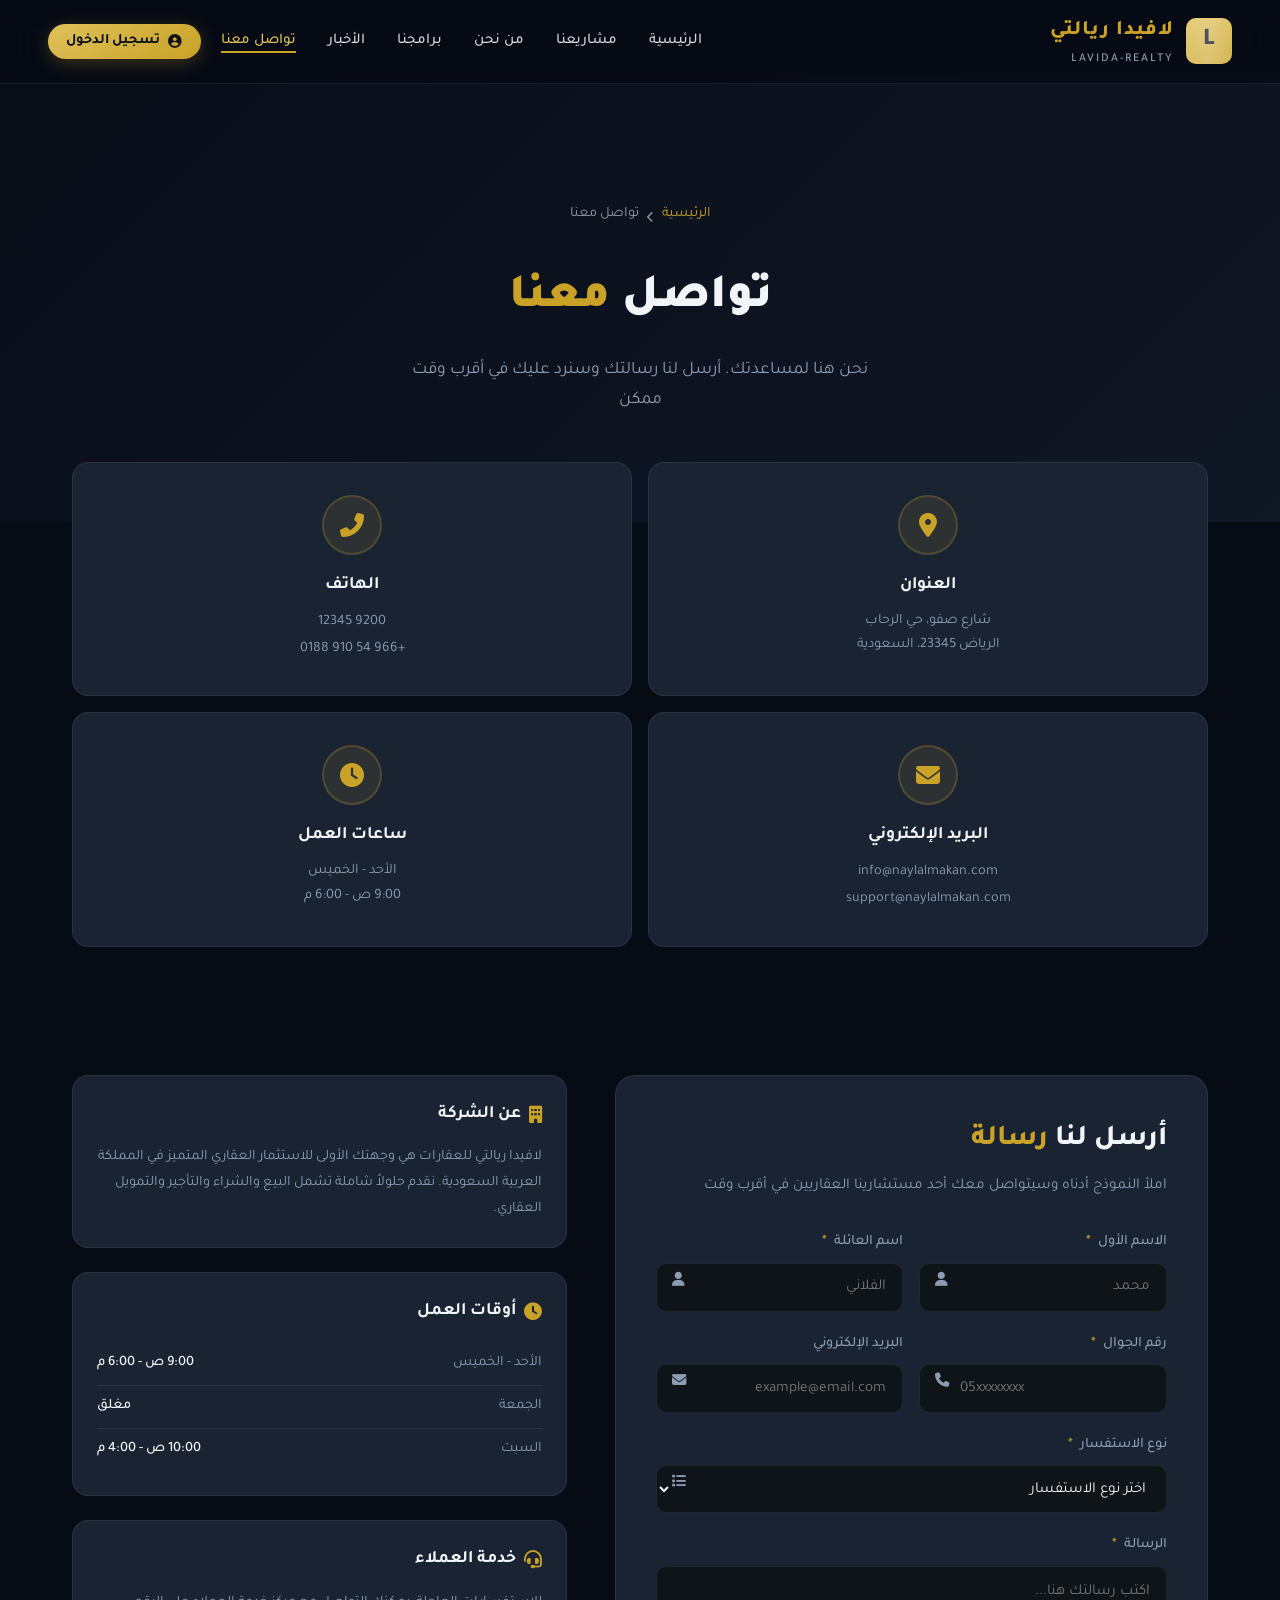
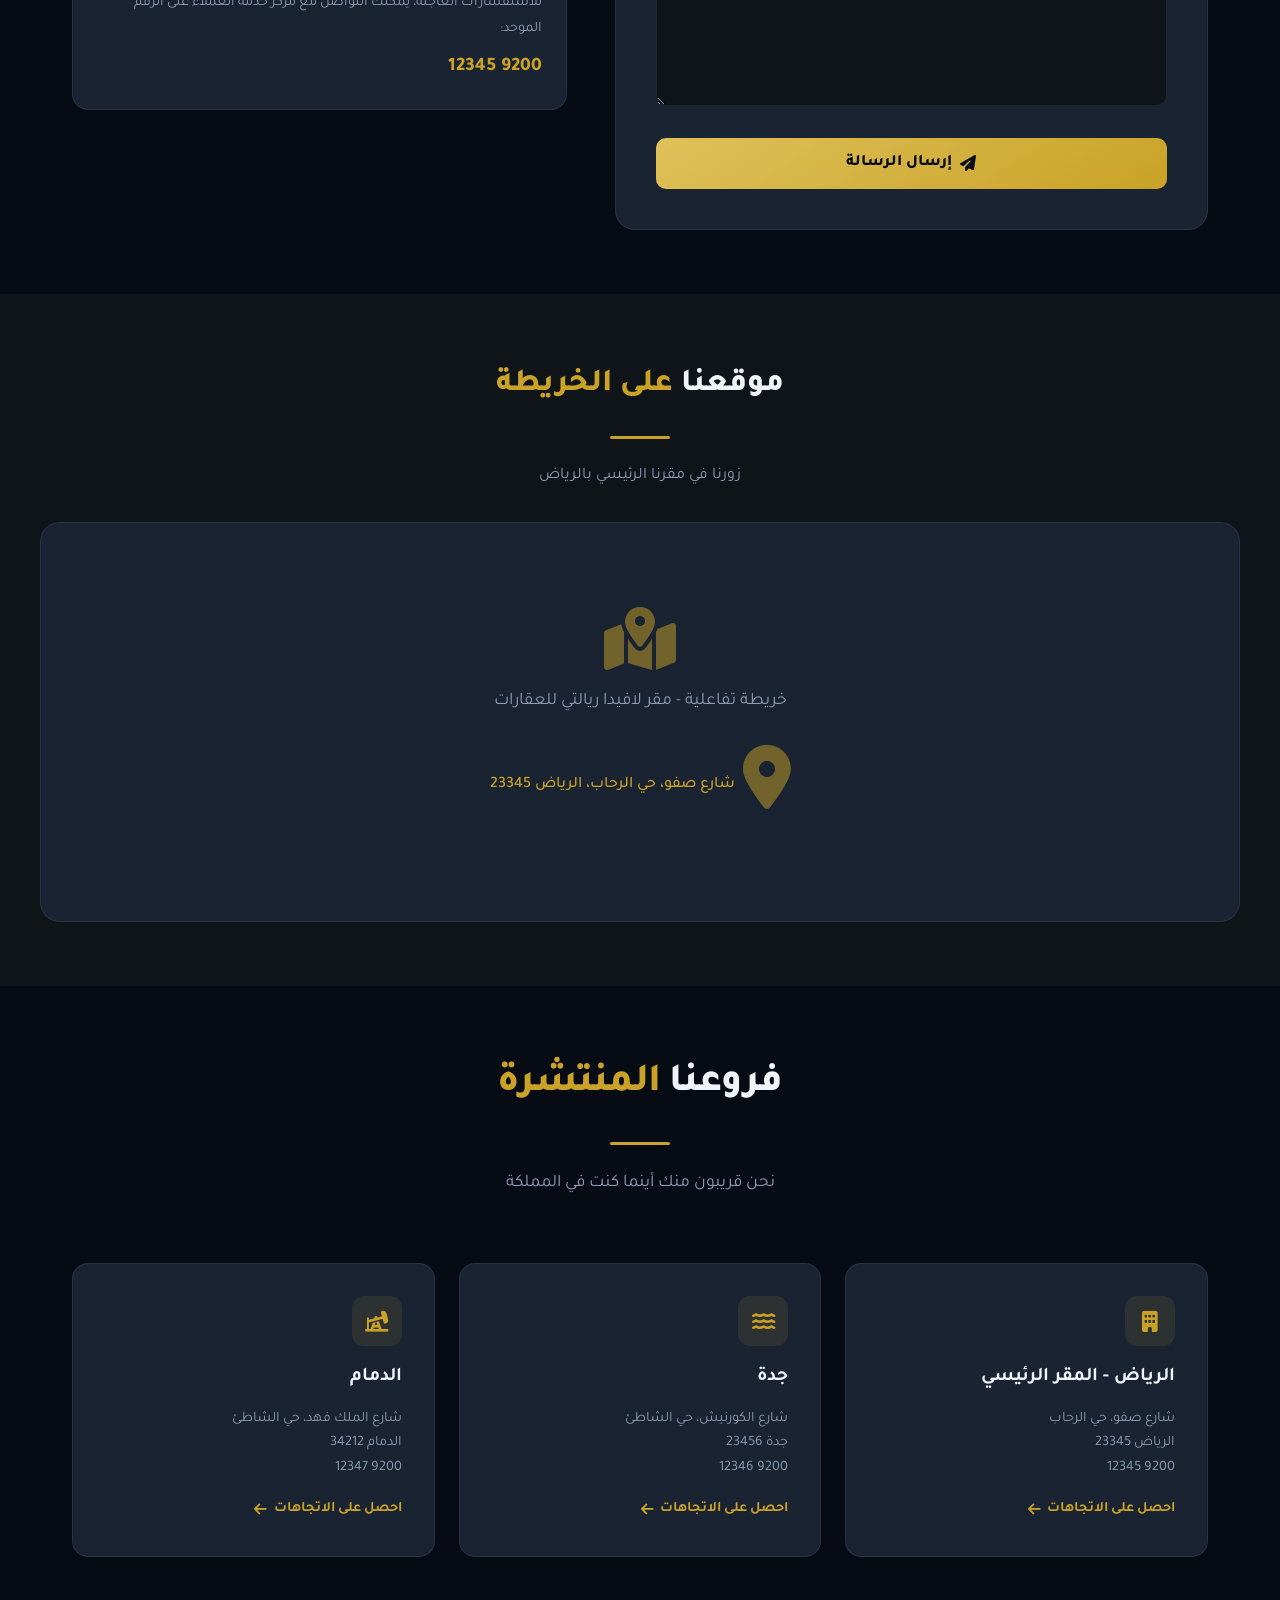
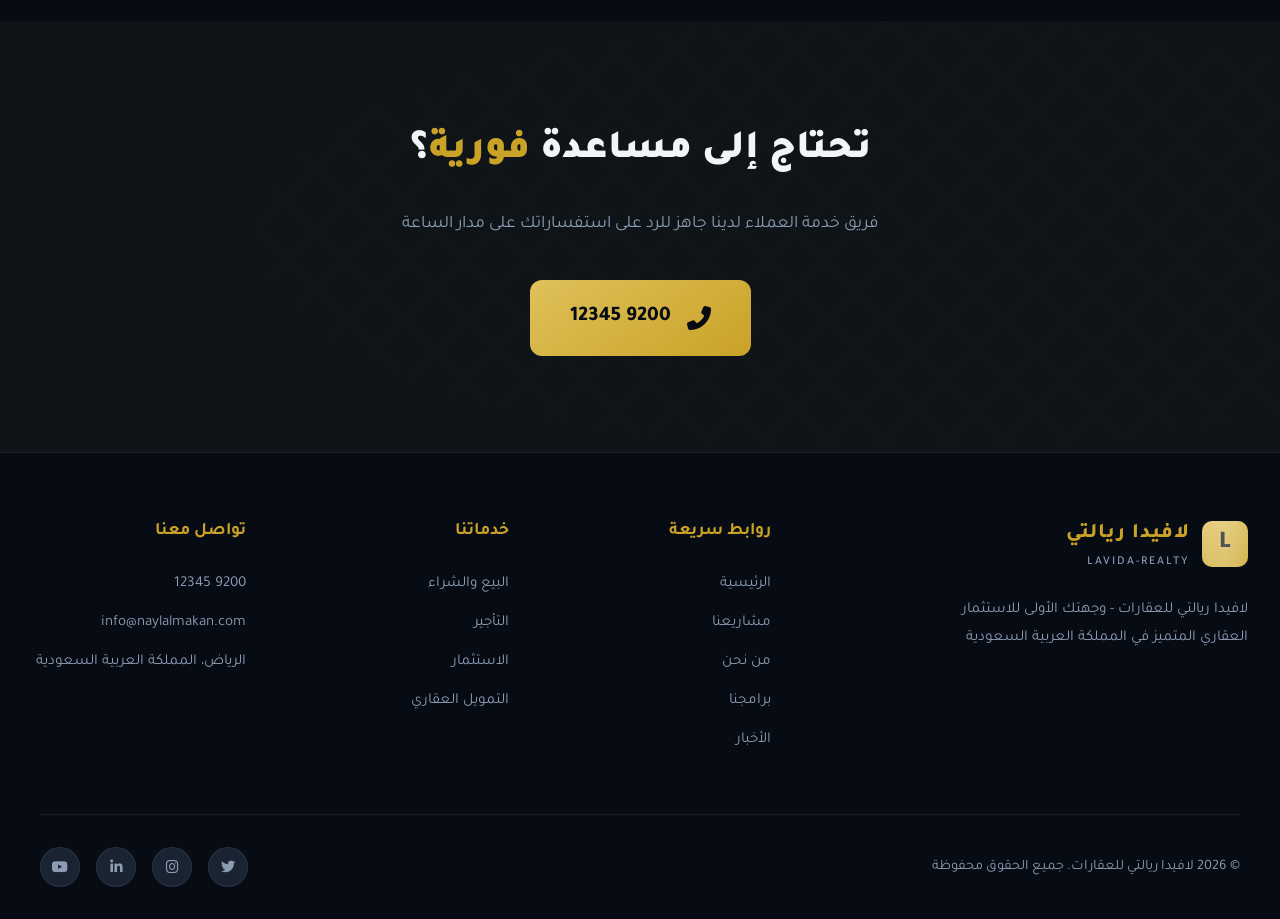
==== about-us.html @ 32768dec "Add initial HTML and CSS files for the La Vida Realty website, including homepage, about us, news, p" ====
﻿<!DOCTYPE html>
<html lang="ar" dir="rtl">
<head>
    <meta charset="UTF-8">
    <meta name="viewport" content="width=device-width, initial-scale=1.0">
    <title>اتصل بنا | لافيدا ريالتي - lavida-realty</title>
    <link href="https://fonts.googleapis.com/css2?family=Tajawal:wght@300;400;500;700;800;900&display=swap" rel="stylesheet">
    <link rel="stylesheet" href="https://cdnjs.cloudflare.com/ajax/libs/font-awesome/6.4.0/css/all.min.css">
    <link rel="stylesheet" href="css/main.css">
    <link rel="stylesheet" href="css/pages.css">
</head>
<body>

    <!-- Navigation -->
    <nav class="navbar" aria-label="التنقل الرئيسي">
        <div class="nav-container">
            <a href="homepage.html" class="logo">
                <div class="logo-icon">L</div>
                <div class="logo-text">
                    <span class="logo-text-ar">لافيدا ريالتي</span>
                    <span class="logo-text-en">lavida-realty</span>
                </div>
            </a>

            <div class="nav-right">
                <ul class="nav-links">
                    <li><a href="homepage.html">الرئيسية</a></li>
                    <li><a href="projects.html">مشاريعنا</a></li>
                    <li><a href="homepage.html#about">من نحن</a></li>
                    <li><a href="programs.html">برامجنا</a></li>
                    <li><a href="news.html">الأخبار</a></li>
                    <li><a href="about-us.html" aria-current="page">تواصل معنا</a></li>
                </ul>
                <button type="button" class="btn-login" aria-label="تسجيل الدخول">
                    <i class="fas fa-circle-user" aria-hidden="true"></i>
                    تسجيل الدخول
                </button>
                <button type="button" class="mobile-menu-btn" onclick="toggleMenu()" aria-label="فتح القائمة">
                    <i class="fas fa-bars" aria-hidden="true"></i>
                </button>
            </div>
        </div>
    </nav>

    <!-- Mobile Menu -->
    <div class="overlay" onclick="toggleMenu()"></div>
    <div class="mobile-menu" id="mobileMenu">
        <button class="mobile-menu-close" onclick="toggleMenu()">
            <i class="fas fa-times"></i>
        </button>
        <ul class="mobile-menu-links">
            <li><a href="homepage.html" onclick="toggleMenu()">الرئيسية</a></li>
            <li><a href="projects.html" onclick="toggleMenu()">مشاريعنا</a></li>
            <li><a href="homepage.html#about" onclick="toggleMenu()">من نحن</a></li>
            <li><a href="programs.html" onclick="toggleMenu()">برامجنا</a></li>
            <li><a href="news.html" onclick="toggleMenu()">الأخبار</a></li>
            <li><a href="about-us.html" onclick="toggleMenu()">تواصل معنا</a></li>
        </ul>
    </div>

    <!-- Hero Section -->
    <section class="contact-hero">
        <div class="contact-hero-bg"></div>
        <div class="contact-hero-overlay"></div>
        <div class="contact-hero-content">
            <div class="breadcrumb">
                <a href="homepage.html">الرئيسية</a>
                <i class="fas fa-chevron-left"></i>
                <span>تواصل معنا</span>
            </div>
            <h1>تواصل <span>معنا</span></h1>
            <p>نحن هنا لمساعدتك. أرسل لنا رسالتك وسنرد عليك في أقرب وقت ممكن</p>
        </div>
    </section>

    <!-- Info Cards -->
    <section class="info-section">
        <div class="info-grid">
            <div class="info-card fade-in">
                <div class="info-icon">
                    <i class="fas fa-map-marker-alt"></i>
                </div>
                <h3>العنوان</h3>
                <p>شارع صفو، حي الرحاب<br>الرياض 23345، السعودية</p>
            </div>
            
            <div class="info-card fade-in">
                <div class="info-icon">
                    <i class="fas fa-phone-alt"></i>
                </div>
                <h3>الهاتف</h3>
                <a href="tel:920012345">9200 12345</a><br>
                <a href="tel:00966549100188">+966 54 910 0188</a>
            </div>
            
            <div class="info-card fade-in">
                <div class="info-icon">
                    <i class="fas fa-envelope"></i>
                </div>
                <h3>البريد الإلكتروني</h3>
                <a href="mailto:info@naylalmakan.com">info@naylalmakan.com</a><br>
                <a href="mailto:support@naylalmakan.com">support@naylalmakan.com</a>
            </div>
            
            <div class="info-card fade-in">
                <div class="info-icon">
                    <i class="fas fa-clock"></i>
                </div>
                <h3>ساعات العمل</h3>
                <p>الأحد - الخميس<br>9:00 ص - 6:00 م</p>
            </div>
        </div>
    </section>

    <!-- Contact Form Section -->
    <section class="contact-section">
        <div class="contact-grid">
            <div class="form-container fade-in">
                <div class="form-header">
                    <h2>أرسل لنا <span>رسالة</span></h2>
                    <p>املأ النموذج أدناه وسيتواصل معك أحد مستشارينا العقاريين في أقرب وقت</p>
                </div>
                
                <form id="contactForm" onsubmit="submitForm(event)">
                    <div class="form-row">
                        <div class="form-group">
                            <label>الاسم الأول <span class="required">*</span></label>
                            <input type="text" name="firstName" required placeholder="محمد">
                            <i class="fas fa-user input-icon"></i>
                        </div>
                        <div class="form-group">
                            <label>اسم العائلة <span class="required">*</span></label>
                            <input type="text" name="lastName" required placeholder="الفلاني">
                            <i class="fas fa-user input-icon"></i>
                        </div>
                    </div>
                    
                    <div class="form-row">
                        <div class="form-group">
                            <label>رقم الجوال <span class="required">*</span></label>
                            <input type="tel" name="phone" required placeholder="05xxxxxxxx">
                            <i class="fas fa-phone input-icon"></i>
                        </div>
                        <div class="form-group">
                            <label>البريد الإلكتروني</label>
                            <input type="email" name="email" placeholder="example@email.com">
                            <i class="fas fa-envelope input-icon"></i>
                        </div>
                    </div>
                    
                    <div class="form-group">
                        <label>نوع الاستفسار <span class="required">*</span></label>
                        <select name="inquiryType" required>
                            <option value="">اختر نوع الاستفسار</option>
                            <option value="buy">الشراء والاستثمار</option>
                            <option value="rent">التأجير</option>
                            <option value="finance">التمويل العقاري</option>
                            <option value="program">البرامج العقارية</option>
                            <option value="complaint">شكوى أو اقتراح</option>
                            <option value="other">أخرى</option>
                        </select>
                        <i class="fas fa-list input-icon"></i>
                    </div>
                    
                    <div class="form-group">
                        <label>الرسالة <span class="required">*</span></label>
                        <textarea name="message" required placeholder="اكتب رسالتك هنا..."></textarea>
                    </div>
                    
                    <button type="submit" class="submit-btn" id="submitBtn">
                        <i class="fas fa-paper-plane"></i>
                        إرسال الرسالة
                    </button>
                </form>
                
                <div class="form-success" id="formSuccess">
                    <i class="fas fa-check-circle"></i>
                    <h3>تم إرسال رسالتك بنجاح!</h3>
                    <p>شكراً لتواصلك معنا. سيقوم فريقنا بالرد عليك في غضون 24 ساعة.</p>
                </div>
            </div>
            
            <div class="contact-sidebar">
                <div class="sidebar-card fade-in">
                    <h3><i class="fas fa-building"></i> عن الشركة</h3>
                    <p>لافيدا ريالتي للعقارات هي وجهتك الأولى للاستثمار العقاري المتميز في المملكة العربية السعودية. نقدم حلولاً شاملة تشمل البيع والشراء والتأجير والتمويل العقاري.</p>
                </div>
                
                <div class="sidebar-card fade-in">
                    <h3><i class="fas fa-clock"></i> أوقات العمل</h3>
                    <ul>
                        <li><span>الأحد - الخميس</span> <span>9:00 ص - 6:00 م</span></li>
                        <li><span>الجمعة</span> <span>مغلق</span></li>
                        <li><span>السبت</span> <span>10:00 ص - 4:00 م</span></li>
                    </ul>
                </div>
                
                <div class="sidebar-card fade-in">
                    <h3><i class="fas fa-headset"></i> خدمة العملاء</h3>
                    <p>للاستفسارات العاجلة، يمكنك التواصل مع مركز خدمة العملاء على الرقم الموحد:</p>
                    <p style="margin-top: 0.5rem; font-size: 1.2rem; font-weight: 800; color: var(--accent-gold);">9200 12345</p>
                </div>
            </div>
        </div>
    </section>

    <!-- Map Section -->
    <section class="map-section">
        <div class="map-container">
            <div class="map-header fade-in">
                <h2>موقعنا <span>على الخريطة</span></h2>
                <div class="section-line"></div>
                <p>زورنا في مقرنا الرئيسي بالرياض</p>
            </div>
            
            <div class="map-frame fade-in">
                <div class="map-placeholder">
                    <i class="fas fa-map-marked-alt"></i>
                    <p>خريطة تفاعلية - مقر لافيدا ريالتي للعقارات</p>
                    <div class="map-address">
                        <i class="fas fa-map-marker-alt"></i>
                        شارع صفو، حي الرحاب، الرياض 23345
                    </div>
                </div>
                <!-- Replace with actual Google Maps embed -->
                <!-- <iframe src="https://www.google.com/maps/embed?..." width="100%" height="100%" style="border:0;" allowfullscreen="" loading="lazy"></iframe> -->
            </div>
        </div>
    </section>

    <!-- Branches -->
    <section class="branches">
        <div class="section-header fade-in">
            <h2>فروعنا <span>المنتشرة</span></h2>
            <div class="section-line"></div>
            <p>نحن قريبون منك أينما كنت في المملكة</p>
        </div>
        
        <div class="branches-grid">
            <div class="branch-card fade-in">
                <div class="branch-icon">
                    <i class="fas fa-building"></i>
                </div>
                <h3>الرياض - المقر الرئيسي</h3>
                <p>شارع صفو، حي الرحاب<br>الرياض 23345<br>9200 12345</p>
                <a href="#">
                    احصل على الاتجاهات <i class="fas fa-arrow-left"></i>
                </a>
            </div>
            
            <div class="branch-card fade-in">
                <div class="branch-icon">
                    <i class="fas fa-water"></i>
                </div>
                <h3>جدة</h3>
                <p>شارع الكورنيش، حي الشاطئ<br>جدة 23456<br>9200 12346</p>
                <a href="#">
                    احصل على الاتجاهات <i class="fas fa-arrow-left"></i>
                </a>
            </div>
            
            <div class="branch-card fade-in">
                <div class="branch-icon">
                    <i class="fas fa-oil-well"></i>
                </div>
                <h3>الدمام</h3>
                <p>شارع الملك فهد، حي الشاطئ<br>الدمام 34212<br>9200 12347</p>
                <a href="#">
                    احصل على الاتجاهات <i class="fas fa-arrow-left"></i>
                </a>
            </div>
        </div>
    </section>

    <!-- CTA -->
    <section class="cta">
        <div class="cta-container fade-in">
            <h2>تحتاج إلى مساعدة <span>فورية</span>؟</h2>
            <p>فريق خدمة العملاء لدينا جاهز للرد على استفساراتك على مدار الساعة</p>
            <a href="tel:920012345" class="cta-phone">
                <i class="fas fa-phone-alt"></i>
                9200 12345
            </a>
        </div>
    </section>

    <!-- Footer -->
    <footer class="footer" id="contact">
        <div class="footer-container">
            <div class="footer-brand">
                <a href="homepage.html" class="logo">
                    <div class="logo-icon">L</div>
                    <div class="logo-text">
                        <span class="logo-text-ar">لافيدا ريالتي</span>
                        <span class="logo-text-en">lavida-realty</span>
                    </div>
                </a>
                <p>لافيدا ريالتي للعقارات - وجهتك الأولى للاستثمار العقاري المتميز في المملكة العربية السعودية</p>
            </div>
            
            <div class="footer-links">
                <h4>روابط سريعة</h4>
                <ul>
                    <li><a href="homepage.html">الرئيسية</a></li>
                    <li><a href="projects.html">مشاريعنا</a></li>
                    <li><a href="homepage.html#about">من نحن</a></li>
                    <li><a href="programs.html">برامجنا</a></li>
                    <li><a href="news.html">الأخبار</a></li>
                </ul>
            </div>
            
            <div class="footer-links">
                <h4>خدماتنا</h4>
                <ul>
                    <li><a href="#">البيع والشراء</a></li>
                    <li><a href="#">التأجير</a></li>
                    <li><a href="#">الاستثمار</a></li>
                    <li><a href="#">التمويل العقاري</a></li>
                </ul>
            </div>
            
            <div class="footer-links">
                <h4>تواصل معنا</h4>
                <ul>
                    <li><a href="tel:920012345">9200 12345</a></li>
                    <li><a href="mailto:info@naylalmakan.com">info@naylalmakan.com</a></li>
                    <li><a href="#">الرياض، المملكة العربية السعودية</a></li>
                </ul>
            </div>
        </div>
        
        <div class="footer-bottom">
            <p>© 2026 لافيدا ريالتي للعقارات. جميع الحقوق محفوظة</p>
            <div class="social-links">
                <a href="#"><i class="fab fa-twitter"></i></a>
                <a href="#"><i class="fab fa-instagram"></i></a>
                <a href="#"><i class="fab fa-linkedin-in"></i></a>
                <a href="#"><i class="fab fa-youtube"></i></a>
            </div>
        </div>
    </footer>

    <script>
        // Mobile Menu
        function toggleMenu() {
            document.getElementById('mobileMenu').classList.toggle('active');
            document.querySelector('.overlay').classList.toggle('active');
            document.body.style.overflow = document.getElementById('mobileMenu').classList.contains('active') ? 'hidden' : '';
        }

        // Navbar Scroll Effect
        window.addEventListener('scroll', () => {
            const navbar = document.querySelector('.navbar');
            if (window.scrollY > 50) {
                navbar.style.background = 'rgba(7, 11, 20, 0.92)';
                navbar.style.boxShadow = '0 8px 32px rgba(0,0,0,0.35)';
            } else {
                navbar.style.background = 'rgba(7, 11, 20, 0.72)';
                navbar.style.boxShadow = 'none';
            }
        });

        // Fade In Animation
        const observer = new IntersectionObserver((entries) => {
            entries.forEach(entry => {
                if (entry.isIntersecting) {
                    entry.target.classList.add('visible');
                }
            });
        }, { threshold: 0.1, rootMargin: '0px 0px -50px 0px' });

        document.querySelectorAll('.fade-in').forEach(el => observer.observe(el));

        // Form Submission
        function submitForm(e) {
            e.preventDefault();
            const btn = document.getElementById('submitBtn');
            const success = document.getElementById('formSuccess');
            const form = document.getElementById('contactForm');
            
            // Show loading state
            btn.disabled = true;
            btn.innerHTML = '<i class="fas fa-spinner fa-spin"></i> جاري الإرسال...';
            
            // Simulate API call
            setTimeout(() => {
                form.style.display = 'none';
                success.style.display = 'block';
                success.classList.add('fade-in', 'visible');
            }, 1500);
        }
    </script>
</body>
</html>
---- css/main.css ----
:root {
            --primary-dark: #070b14;
            --secondary-dark: #0f1419;
            --surface: #141b26;
            --surface-elevated: #1a2332;
            --accent-gold: #c9a227;
            --accent-gold-hover: #dfc15a;
            --accent-gold-muted: rgba(201, 162, 39, 0.14);
            --text-light: #f1f5f9;
            --text-muted: #8b9cb3;
            --card-bg: #1a2332;
            --border-color: rgba(148, 163, 184, 0.12);
            --radius-sm: 10px;
            --radius-md: 16px;
            --radius-lg: 24px;
            --shadow-soft: 0 24px 80px rgba(0, 0, 0, 0.45);
            --shadow-card: 0 12px 40px rgba(0, 0, 0, 0.35);
            --nav-height: 4.5rem;
        }

        * {
            margin: 0;
            padding: 0;
            box-sizing: border-box;
        }

        body {
            font-family: 'Tajawal', sans-serif;
            background-color: var(--primary-dark);
            color: var(--text-light);
            overflow-x: hidden;
            line-height: 1.7;
            -webkit-font-smoothing: antialiased;
            text-rendering: optimizeLegibility;
        }

        @media (prefers-reduced-motion: reduce) {
            *,
            *::before,
            *::after {
                animation-duration: 0.01ms !important;
                animation-iteration-count: 1 !important;
                transition-duration: 0.01ms !important;
            }
        }

        /* Scrollbar */
        ::-webkit-scrollbar {
            width: 8px;
        }
        ::-webkit-scrollbar-track {
            background: var(--primary-dark);
        }
        ::-webkit-scrollbar-thumb {
            background: var(--accent-gold);
            border-radius: 4px;
        }

        /* Navigation */
        .navbar {
            position: fixed;
            top: 0;
            width: 100%;
            z-index: 1000;
            min-height: var(--nav-height);
            background: rgba(7, 11, 20, 0.72);
            backdrop-filter: blur(16px) saturate(1.2);
            -webkit-backdrop-filter: blur(16px) saturate(1.2);
            border-bottom: 1px solid var(--border-color);
            transition: background 0.35s ease, box-shadow 0.35s ease;
        }

        .nav-container {
            max-width: 1240px;
            margin: 0 auto;
            padding: 0.85rem 1.75rem;
            display: flex;
            justify-content: space-between;
            align-items: center;
            gap: 1.5rem;
        }

        .nav-right {
            display: flex;
            align-items: center;
            gap: 1.25rem;
        }

        .logo {
            display: flex;
            align-items: center;
            gap: 12px;
            text-decoration: none;
        }

        .logo-icon {
            width: 46px;
            height: 46px;
            background: linear-gradient(145deg, var(--accent-gold-hover), var(--accent-gold));
            border-radius: var(--radius-sm);
            display: flex;
            align-items: center;
            justify-content: center;
            font-weight: 900;
            font-size: 1.5rem;
            color: var(--primary-dark);
            position: relative;
            overflow: hidden;
        }

        .logo-icon::after {
            content: '';
            position: absolute;
            top: -50%;
            left: -50%;
            width: 200%;
            height: 200%;
            background: linear-gradient(45deg, transparent, rgba(255,255,255,0.3), transparent);
            transform: rotate(45deg);
            animation: shimmer 3s infinite;
        }

        @keyframes shimmer {
            0% { transform: translateX(-100%) translateY(-100%) rotate(45deg); }
            100% { transform: translateX(100%) translateY(100%) rotate(45deg); }
        }

        .logo-text {
            display: flex;
            flex-direction: column;
        }

        .logo-text-ar {
            font-size: 1.3rem;
            font-weight: 800;
            color: var(--accent-gold);
            letter-spacing: 1px;
        }

        .logo-text-en {
            font-size: 0.75rem;
            font-weight: 500;
            color: var(--text-muted);
            letter-spacing: 2px;
            text-transform: uppercase;
        }

        .nav-links {
            display: flex;
            gap: 2rem;
            list-style: none;
            align-items: center;
        }

        .nav-links a {
            color: rgba(241, 245, 249, 0.88);
            text-decoration: none;
            font-weight: 500;
            font-size: 0.9375rem;
            position: relative;
            transition: color 0.25s ease;
        }

        .nav-links a:focus-visible {
            outline: 2px solid var(--accent-gold);
            outline-offset: 6px;
            border-radius: 4px;
        }

        .nav-links a::after {
            content: '';
            position: absolute;
            bottom: -5px;
            right: 0;
            width: 0;
            height: 2px;
            background: var(--accent-gold);
            transition: width 0.3s;
        }

        .nav-links a:hover {
            color: var(--accent-gold-hover);
        }

        .nav-links a:hover::after {
            width: 100%;
        }

        /* Static login — visual only, no action */
        .btn-login {
            display: inline-flex;
            align-items: center;
            justify-content: center;
            gap: 0.5rem;
            padding: 0.55rem 1.15rem;
            font-family: 'Tajawal', sans-serif;
            font-size: 0.9rem;
            font-weight: 700;
            color: var(--primary-dark);
            background: linear-gradient(145deg, var(--accent-gold-hover), var(--accent-gold));
            border: none;
            border-radius: 999px;
            box-shadow: 0 4px 18px rgba(201, 162, 39, 0.28);
            cursor: default;
            white-space: nowrap;
        }

        .btn-login i {
            font-size: 0.85rem;
            opacity: 0.95;
        }

        .mobile-menu-btn {
            display: none;
            background: none;
            border: none;
            color: var(--accent-gold);
            font-size: 1.5rem;
            cursor: pointer;
            padding: 0.35rem;
            border-radius: var(--radius-sm);
        }

        .mobile-menu-btn:focus-visible {
            outline: 2px solid var(--accent-gold);
            outline-offset: 4px;
        }

        /* Hero Section */
        .hero {
            min-height: 100vh;
            min-height: 100dvh;
            position: relative;
            display: flex;
            align-items: center;
            justify-content: center;
            overflow: hidden;
            padding-top: var(--nav-height);
        }

        .hero-bg {
            position: absolute;
            top: 0;
            left: 0;
            width: 100%;
            height: 100%;
            background: url('https://thumbs.dreamstime.com/b/luxury-penthouse-terrace-panoramic-cityscape-view-night-modern-balcony-featuring-cozy-fire-pits-city-skyline-369179495.jpg') center/cover;
            filter: brightness(0.42) saturate(1.05);
            transform: scale(1.1);
            animation: heroZoom 20s infinite alternate;
        }

        @keyframes heroZoom {
            0% { transform: scale(1); }
            100% { transform: scale(1.1); }
        }

        .hero-overlay {
            position: absolute;
            top: 0;
            left: 0;
            width: 100%;
            height: 100%;
            background:
                radial-gradient(ellipse 85% 65% at 50% 20%, rgba(201, 162, 39, 0.09), transparent 55%),
                linear-gradient(to bottom, rgba(7, 11, 20, 0.2) 0%, rgba(7, 11, 20, 0.75) 45%, rgba(7, 11, 20, 0.96) 100%);
        }

        .hero-content {
            position: relative;
            z-index: 2;
            text-align: center;
            padding: 0 1.5rem;
            max-width: 920px;
            animation: fadeInUp 1s ease;
        }

        @keyframes fadeInUp {
            from {
                opacity: 0;
                transform: translateY(30px);
            }
            to {
                opacity: 1;
                transform: translateY(0);
            }
        }

        .hero-badge {
            display: inline-flex;
            align-items: center;
            gap: 0.5rem;
            padding: 0.45rem 1.35rem;
            background: var(--accent-gold-muted);
            border: 1px solid rgba(201, 162, 39, 0.35);
            border-radius: 999px;
            color: var(--accent-gold-hover);
            font-size: 0.875rem;
            font-weight: 600;
            margin-bottom: 1.75rem;
            backdrop-filter: blur(12px);
            letter-spacing: 0.02em;
        }

        .hero h1 {
            font-size: clamp(2rem, 5vw, 3.65rem);
            font-weight: 900;
            margin-bottom: 1.35rem;
            line-height: 1.18;
            letter-spacing: -0.02em;
        }

        .hero h1 span {
            color: var(--accent-gold);
            position: relative;
        }

        .hero p {
            font-size: clamp(1rem, 2vw, 1.2rem);
            color: rgba(203, 213, 225, 0.92);
            margin-bottom: 2.25rem;
            max-width: 34rem;
            margin-left: auto;
            margin-right: auto;
        }

        .hero-buttons {
            display: flex;
            gap: 0.85rem;
            justify-content: center;
            flex-wrap: wrap;
        }

        .btn {
            padding: 0.95rem 2rem;
            border-radius: var(--radius-sm);
            font-family: 'Tajawal', sans-serif;
            font-weight: 700;
            font-size: 0.98rem;
            cursor: pointer;
            transition: transform 0.25s ease, box-shadow 0.25s ease, background 0.25s ease, color 0.25s ease, border-color 0.25s ease;
            text-decoration: none;
            display: inline-flex;
            align-items: center;
            justify-content: center;
            gap: 0.5rem;
            border: none;
        }

        .btn:focus-visible {
            outline: 2px solid var(--accent-gold-hover);
            outline-offset: 3px;
        }

        .btn-primary {
            background: linear-gradient(145deg, var(--accent-gold-hover), var(--accent-gold));
            color: var(--primary-dark);
            box-shadow: 0 8px 28px rgba(201, 162, 39, 0.32);
        }

        .btn-primary:hover {
            transform: translateY(-2px);
            box-shadow: 0 12px 36px rgba(201, 162, 39, 0.4);
        }

        .btn-outline {
            background: rgba(15, 20, 25, 0.35);
            color: var(--text-light);
            border: 1px solid rgba(241, 245, 249, 0.35);
            backdrop-filter: blur(8px);
        }

        .btn-outline:hover {
            background: rgba(241, 245, 249, 0.1);
            border-color: rgba(241, 245, 249, 0.55);
        }

        .scroll-indicator {
            position: absolute;
            bottom: 2rem;
            left: 50%;
            transform: translateX(-50%);
            animation: bounce 2s infinite;
        }

        @keyframes bounce {
            0%, 20%, 50%, 80%, 100% { transform: translateX(-50%) translateY(0); }
            40% { transform: translateX(-50%) translateY(-10px); }
            60% { transform: translateX(-50%) translateY(-5px); }
        }

        .scroll-indicator i {
            color: var(--accent-gold);
            font-size: 1.5rem;
        }

        /* Stats Section */
        .stats {
            padding: 4.5rem 2rem;
            background: var(--secondary-dark);
            position: relative;
            overflow: hidden;
            border-top: 1px solid var(--border-color);
            border-bottom: 1px solid var(--border-color);
        }

        .stats::before {
            content: '';
            position: absolute;
            top: 0;
            left: 0;
            width: 100%;
            height: 100%;
            background: url('data:image/svg+xml,<svg width="60" height="60" viewBox="0 0 60 60" xmlns="http://www.w3.org/2000/svg"><path d="M30 0L60 30L30 60L0 30Z" fill="none" stroke="rgba(212,175,55,0.03)" stroke-width="1"/></svg>');
            background-size: 60px 60px;
        }

        .stats-grid {
            max-width: 1200px;
            margin: 0 auto;
            display: grid;
            grid-template-columns: repeat(4, 1fr);
            gap: 2rem;
            position: relative;
            z-index: 1;
        }

        .stat-item {
            text-align: center;
            padding: 2rem 1.5rem;
            background: linear-gradient(165deg, rgba(26, 35, 50, 0.9), rgba(20, 27, 38, 0.65));
            border-radius: var(--radius-md);
            border: 1px solid var(--border-color);
            transition: transform 0.3s ease, border-color 0.3s ease, box-shadow 0.3s ease;
            box-shadow: var(--shadow-card);
        }

        .stat-item:hover {
            transform: translateY(-6px);
            border-color: rgba(201, 162, 39, 0.35);
            box-shadow: 0 16px 48px rgba(0, 0, 0, 0.4);
        }

        .stat-number {
            font-size: 2.5rem;
            font-weight: 900;
            color: var(--accent-gold);
            display: block;
            margin-bottom: 0.5rem;
        }

        .stat-label {
            color: var(--text-muted);
            font-size: 0.95rem;
        }

        /* Featured Projects */
        .projects {
            padding: 6.5rem 2rem 7rem;
            max-width: 1240px;
            margin: 0 auto;
        }

        .section-header {
            text-align: center;
            margin-bottom: 3.5rem;
        }

        .section-header h2 {
            font-size: clamp(1.85rem, 3.5vw, 2.65rem);
            font-weight: 800;
            margin-bottom: 1rem;
            letter-spacing: -0.02em;
        }

        .section-header h2 span {
            color: var(--accent-gold);
        }

        .section-header p {
            color: var(--text-muted);
            font-size: 1.1rem;
            max-width: 500px;
            margin: 0 auto;
        }

        .section-line {
            width: 60px;
            height: 3px;
            background: var(--accent-gold);
            margin: 1.5rem auto;
            border-radius: 2px;
        }

        /* Featured projects on homepage only — catalog cards live on projects.html */
        #projects .projects-grid {
            display: grid;
            grid-template-columns: repeat(2, 1fr);
            gap: 1.75rem;
        }

        #projects .project-card {
            position: relative;
            border-radius: var(--radius-lg);
            overflow: hidden;
            cursor: default;
            height: 400px;
            border: 1px solid var(--border-color);
            box-shadow: var(--shadow-card);
            transition: transform 0.35s ease, box-shadow 0.35s ease;
        }

        #projects a.project-card {
            display: block;
            text-decoration: none;
            color: inherit;
            cursor: pointer;
        }

        #projects .project-card:hover {
            transform: translateY(-4px);
            box-shadow: var(--shadow-soft);
        }

        #projects .project-card > img {
            width: 100%;
            height: 100%;
            object-fit: cover;
            transition: transform 0.5s;
        }

        #projects .project-card:hover > img {
            transform: scale(1.1);
        }

        #projects .project-overlay {
            position: absolute;
            bottom: 0;
            left: 0;
            right: 0;
            padding: 2rem 1.75rem 1.85rem;
            background: linear-gradient(to top, rgba(7, 11, 20, 0.97) 0%, rgba(7, 11, 20, 0.2) 55%, transparent 100%);
            transition: padding 0.3s ease;
        }

        #projects .project-tag {
            display: inline-block;
            padding: 0.35rem 0.9rem;
            background: linear-gradient(145deg, var(--accent-gold-hover), var(--accent-gold));
            color: var(--primary-dark);
            font-weight: 700;
            font-size: 0.8rem;
            border-radius: 999px;
            margin-bottom: 0.85rem;
        }

        #projects .project-overlay .project-title {
            font-size: 1.5rem;
            font-weight: 800;
            margin-bottom: 0.5rem;
        }

        #projects .project-overlay .project-location {
            color: var(--text-muted);
            display: flex;
            align-items: center;
            gap: 0.5rem;
            font-size: 0.95rem;
        }

        #projects .project-card > .project-price {
            position: absolute;
            top: 1.5rem;
            left: 1.5rem;
            background: rgba(10, 14, 26, 0.8);
            backdrop-filter: blur(10px);
            padding: 0.75rem 1.25rem;
            border-radius: 8px;
            border: 1px solid var(--accent-gold);
            font-weight: 700;
            color: var(--accent-gold);
        }

        /* Vision & Mission */
        .vision {
            padding: 6.5rem 2rem;
            background: linear-gradient(180deg, var(--secondary-dark) 0%, var(--primary-dark) 100%);
            position: relative;
        }

        .vision-container {
            max-width: 1240px;
            margin: 0 auto;
        }

        .vision-grid {
            display: grid;
            grid-template-columns: repeat(2, 1fr);
            gap: 3rem;
            align-items: center;
        }

        .vision-content h2 {
            font-size: 2.2rem;
            font-weight: 800;
            margin-bottom: 1.5rem;
        }

        .vision-content h2 span {
            color: var(--accent-gold);
        }

        .vision-content p {
            color: var(--text-muted);
            font-size: 1.1rem;
            line-height: 1.8;
            margin-bottom: 1.5rem;
        }

        .vision-image {
            position: relative;
            border-radius: var(--radius-lg);
            overflow: hidden;
            box-shadow: var(--shadow-soft);
            border: 1px solid var(--border-color);
        }

        .vision-image img {
            width: 100%;
            height: auto;
            display: block;
        }

        .vision-image::after {
            content: '';
            position: absolute;
            top: -20px;
            right: -20px;
            width: 100px;
            height: 100px;
            border-top: 3px solid var(--accent-gold);
            border-right: 3px solid var(--accent-gold);
            border-radius: 0 16px 0 0;
        }

        .vision-image::before {
            content: '';
            position: absolute;
            bottom: -20px;
            left: -20px;
            width: 100px;
            height: 100px;
            border-bottom: 3px solid var(--accent-gold);
            border-left: 3px solid var(--accent-gold);
            border-radius: 0 0 0 16px;
            z-index: -1;
        }

        /* Values Cards */
        .values {
            padding: 6rem 2rem;
            max-width: 1200px;
            margin: 0 auto;
        }

        .values-grid {
            display: grid;
            grid-template-columns: repeat(4, 1fr);
            gap: 2rem;
            margin-top: 3rem;
        }

        .value-card {
            background: linear-gradient(165deg, rgba(26, 35, 50, 0.95), rgba(20, 27, 38, 0.85));
            border: 1px solid var(--border-color);
            border-radius: var(--radius-md);
            padding: 2.35rem 1.75rem;
            text-align: center;
            transition: transform 0.3s ease, border-color 0.3s ease, box-shadow 0.3s ease;
            position: relative;
            overflow: hidden;
        }

        .value-card::before {
            content: '';
            position: absolute;
            top: 0;
            left: 0;
            width: 100%;
            height: 3px;
            background: linear-gradient(90deg, var(--accent-gold), transparent);
            transform: scaleX(0);
            transform-origin: right;
            transition: transform 0.3s;
        }

        .value-card:hover::before {
            transform: scaleX(1);
        }

        .value-card:hover {
            transform: translateY(-10px);
            border-color: var(--accent-gold);
            box-shadow: 0 15px 40px rgba(212, 175, 55, 0.1);
        }

        .value-icon {
            width: 70px;
            height: 70px;
            background: rgba(212, 175, 55, 0.1);
            border-radius: 50%;
            display: flex;
            align-items: center;
            justify-content: center;
            margin: 0 auto 1.5rem;
            font-size: 1.8rem;
            color: var(--accent-gold);
            border: 2px solid rgba(212, 175, 55, 0.2);
        }

        .value-card h3 {
            font-size: 1.3rem;
            font-weight: 700;
            margin-bottom: 1rem;
        }

        .value-card p {
            color: var(--text-muted);
            font-size: 0.95rem;
            line-height: 1.6;
        }

        /* Programs Section */
        .programs {
            padding: 6rem 2rem;
            background: linear-gradient(135deg, var(--primary-dark), var(--secondary-dark));
            position: relative;
            overflow: hidden;
        }

        .programs::before {
            content: '';
            position: absolute;
            top: -50%;
            right: -20%;
            width: 600px;
            height: 600px;
            background: radial-gradient(circle, rgba(212,175,55,0.05), transparent 70%);
            border-radius: 50%;
        }

        .programs-container {
            max-width: 1200px;
            margin: 0 auto;
            position: relative;
            z-index: 1;
        }

        .programs-grid {
            display: grid;
            grid-template-columns: repeat(3, 1fr);
            gap: 2rem;
            margin-top: 3rem;
        }

        .program-card {
            background: rgba(26, 35, 50, 0.55);
            backdrop-filter: blur(12px);
            border: 1px solid var(--border-color);
            border-radius: var(--radius-md);
            padding: 2.75rem 2rem;
            text-align: center;
            transition: transform 0.3s ease, border-color 0.3s ease, background 0.3s ease, box-shadow 0.3s ease;
            box-shadow: 0 8px 32px rgba(0, 0, 0, 0.25);
        }

        .program-card:hover {
            background: rgba(26, 35, 50, 0.88);
            border-color: rgba(201, 162, 39, 0.4);
            transform: translateY(-6px);
            box-shadow: var(--shadow-card);
        }

        .program-icon {
            font-size: 3rem;
            color: var(--accent-gold);
            margin-bottom: 1.5rem;
        }

        .program-card h3 {
            font-size: 1.4rem;
            font-weight: 700;
            margin-bottom: 1rem;
        }

        .program-card p {
            color: var(--text-muted);
            font-size: 0.95rem;
            line-height: 1.6;
        }

        /* News: quick feed + image carousel (scroll-snap, no heavy libs) */
        .news-section {
            padding: 5.5rem 2rem 6rem;
            background: var(--secondary-dark);
            border-top: 1px solid var(--border-color);
            content-visibility: auto;
            contain-intrinsic-size: 900px 1200px;
        }

        .news-container {
            max-width: 1240px;
            margin: 0 auto;
        }

        .news-layout {
            display: grid;
            grid-template-columns: minmax(0, 1fr) minmax(280px, 340px);
            gap: 2.25rem;
            align-items: start;
            margin-top: 2.5rem;
        }

        .news-carousel-block {
            min-width: 0;
        }

        .news-carousel-top {
            display: flex;
            align-items: center;
            justify-content: space-between;
            gap: 1rem;
            margin-bottom: 1rem;
        }

        .news-carousel-top h3 {
            font-size: 1.05rem;
            font-weight: 700;
            color: var(--text-light);
        }

        .news-carousel-controls {
            display: flex;
            align-items: center;
            gap: 0.5rem;
        }

        .news-carousel-btn {
            width: 42px;
            height: 42px;
            border-radius: 50%;
            border: 1px solid var(--border-color);
            background: rgba(26, 35, 50, 0.85);
            color: var(--accent-gold-hover);
            display: inline-flex;
            align-items: center;
            justify-content: center;
            cursor: pointer;
            transition: background 0.2s ease, border-color 0.2s ease, transform 0.2s ease;
        }

        .news-carousel-btn:hover:not(:disabled) {
            background: var(--accent-gold-muted);
            border-color: rgba(201, 162, 39, 0.45);
        }

        .news-carousel-btn:disabled {
            opacity: 0.35;
            cursor: not-allowed;
        }

        .news-carousel-btn:focus-visible {
            outline: 2px solid var(--accent-gold);
            outline-offset: 3px;
        }

        /* LTR viewport keeps scrollLeft math stable in RTL pages */
        .news-carousel-viewport {
            direction: ltr;
            display: flex;
            gap: 0;
            overflow-x: auto;
            overflow-y: hidden;
            scroll-snap-type: x mandatory;
            scroll-behavior: smooth;
            -webkit-overflow-scrolling: touch;
            border-radius: var(--radius-lg);
            border: 1px solid var(--border-color);
            background: var(--surface);
            box-shadow: var(--shadow-card);
            scrollbar-width: thin;
            scrollbar-color: rgba(201, 162, 39, 0.45) transparent;
        }

        .news-carousel-viewport::-webkit-scrollbar {
            height: 6px;
        }

        .news-carousel-viewport::-webkit-scrollbar-thumb {
            background: rgba(201, 162, 39, 0.4);
            border-radius: 999px;
        }

        .news-slide {
            flex: 0 0 100%;
            min-width: 100%;
            scroll-snap-align: start;
            scroll-snap-stop: always;
            direction: rtl;
            display: flex;
            flex-direction: column;
            min-height: 0;
        }

        .news-slide-media {
            position: relative;
            aspect-ratio: 16 / 9;
            background: var(--card-bg);
            overflow: hidden;
        }

        .news-slide-media img {
            width: 100%;
            height: 100%;
            object-fit: cover;
            display: block;
        }

        .news-slide-body {
            padding: 1.35rem 1.5rem 1.5rem;
            background: linear-gradient(180deg, rgba(26, 35, 50, 0.98), rgba(20, 27, 38, 0.96));
        }

        .news-slide-meta {
            display: flex;
            flex-wrap: wrap;
            gap: 0.65rem;
            align-items: center;
            margin-bottom: 0.65rem;
            font-size: 0.8rem;
            color: var(--text-muted);
        }

        .news-slide-badge {
            display: inline-flex;
            align-items: center;
            padding: 0.2rem 0.65rem;
            border-radius: 999px;
            background: var(--accent-gold-muted);
            color: var(--accent-gold-hover);
            font-weight: 700;
            font-size: 0.72rem;
        }

        .news-slide-title {
            font-size: 1.2rem;
            font-weight: 800;
            line-height: 1.35;
            margin-bottom: 0.5rem;
            color: var(--text-light);
        }

        .news-slide-excerpt {
            font-size: 0.92rem;
            color: var(--text-muted);
            line-height: 1.65;
            display: -webkit-box;
            -webkit-line-clamp: 2;
            -webkit-box-orient: vertical;
            overflow: hidden;
        }

        .news-slide-link {
            display: inline-flex;
            align-items: center;
            gap: 0.35rem;
            margin-top: 1rem;
            font-size: 0.88rem;
            font-weight: 700;
            color: var(--accent-gold-hover);
            text-decoration: none;
        }

        .news-slide-link:hover {
            text-decoration: underline;
        }

        .news-dots {
            display: flex;
            justify-content: center;
            gap: 0.45rem;
            margin-top: 1rem;
        }

        .news-dot {
            width: 8px;
            height: 8px;
            border-radius: 50%;
            border: none;
            padding: 0;
            background: rgba(148, 163, 184, 0.35);
            cursor: pointer;
            transition: transform 0.2s ease, background 0.2s ease;
        }

        .news-dot[aria-selected="true"] {
            background: var(--accent-gold);
            transform: scale(1.15);
        }

        .news-dot:focus-visible {
            outline: 2px solid var(--accent-gold);
            outline-offset: 2px;
        }

        /* Quick feed list */
        .news-feed-panel {
            position: sticky;
            top: calc(var(--nav-height) + 1rem);
            background: linear-gradient(165deg, rgba(26, 35, 50, 0.95), rgba(20, 27, 38, 0.88));
            border: 1px solid var(--border-color);
            border-radius: var(--radius-md);
            padding: 1.35rem 1.25rem;
            box-shadow: var(--shadow-card);
        }

        .news-feed-head {
            display: flex;
            align-items: center;
            justify-content: space-between;
            gap: 0.75rem;
            margin-bottom: 1.1rem;
            padding-bottom: 0.85rem;
            border-bottom: 1px solid var(--border-color);
        }

        .news-feed-head h3 {
            font-size: 1.05rem;
            font-weight: 800;
        }

        .news-feed-head span {
            font-size: 0.75rem;
            color: var(--text-muted);
            font-weight: 600;
        }

        .news-feed-list {
            list-style: none;
            display: flex;
            flex-direction: column;
            gap: 0;
        }

        .news-feed-item {
            border-bottom: 1px solid var(--border-color);
        }

        .news-feed-item:last-child {
            border-bottom: none;
        }

        .news-feed-item button {
            width: 100%;
            text-align: right;
            padding: 1rem 0;
            background: none;
            border: none;
            cursor: pointer;
            color: inherit;
            font: inherit;
            display: block;
        }

        .news-feed-item button:focus-visible {
            outline: 2px solid var(--accent-gold);
            outline-offset: 4px;
            border-radius: var(--radius-sm);
        }

        .news-feed-date {
            font-size: 0.75rem;
            color: var(--text-muted);
            margin-bottom: 0.35rem;
        }

        .news-feed-title {
            font-size: 0.95rem;
            font-weight: 700;
            line-height: 1.45;
            color: var(--text-light);
            transition: color 0.2s ease;
        }

        .news-feed-item button:hover .news-feed-title {
            color: var(--accent-gold-hover);
        }

        .news-feed-footer {
            margin-top: 1.1rem;
        }

        .news-feed-all {
            display: inline-flex;
            align-items: center;
            gap: 0.4rem;
            font-size: 0.88rem;
            font-weight: 700;
            color: var(--accent-gold-hover);
            text-decoration: none;
        }

        .news-feed-all:hover {
            text-decoration: underline;
        }

        /* Partners */
        .partners {
            padding: 4rem 2rem;
            background: var(--secondary-dark);
        }

        .partners-container {
            max-width: 1200px;
            margin: 0 auto;
            text-align: center;
        }

        .partners-logos {
            display: flex;
            justify-content: center;
            align-items: center;
            gap: 4rem;
            margin-top: 2rem;
            flex-wrap: wrap;
            opacity: 0.6;
        }

        .partner-logo {
            font-size: 1.5rem;
            font-weight: 700;
            color: var(--text-muted);
            letter-spacing: 2px;
            transition: all 0.3s;
        }

        .partner-logo:hover {
            color: var(--accent-gold);
            opacity: 1;
        }

        /* Footer */
        .footer {
            background: var(--primary-dark);
            border-top: 1px solid var(--border-color);
            padding: 4rem 2rem 2rem;
        }

        .footer-container {
            max-width: 1240px;
            margin: 0 auto;
            display: grid;
            grid-template-columns: 2fr 1fr 1fr 1fr;
            gap: 2.5rem 3rem;
        }

        .footer-brand .logo {
            margin-bottom: 1.5rem;
        }

        .footer-brand p {
            color: var(--text-muted);
            font-size: 0.95rem;
            line-height: 1.8;
            max-width: 300px;
        }

        .footer-links h4 {
            color: var(--accent-gold);
            font-size: 1.1rem;
            margin-bottom: 1.5rem;
            font-weight: 700;
        }

        .footer-links ul {
            list-style: none;
        }

        .footer-links li {
            margin-bottom: 0.75rem;
        }

        .footer-links a {
            color: var(--text-muted);
            text-decoration: none;
            transition: color 0.3s;
            font-size: 0.95rem;
        }

        .footer-links a:hover {
            color: var(--accent-gold);
        }

        .footer-bottom {
            max-width: 1200px;
            margin: 3rem auto 0;
            padding-top: 2rem;
            border-top: 1px solid var(--border-color);
            display: flex;
            justify-content: space-between;
            align-items: center;
            color: var(--text-muted);
            font-size: 0.9rem;
        }

        .social-links {
            display: flex;
            gap: 1rem;
        }

        .social-links a {
            width: 40px;
            height: 40px;
            border-radius: 50%;
            background: var(--card-bg);
            display: flex;
            align-items: center;
            justify-content: center;
            color: var(--text-muted);
            text-decoration: none;
            transition: all 0.3s;
            border: 1px solid var(--border-color);
        }

        .social-links a:hover {
            background: var(--accent-gold);
            color: var(--primary-dark);
            border-color: var(--accent-gold);
        }

        /* Animations */
        .fade-in {
            opacity: 0;
            transform: translateY(30px);
            transition: all 0.8s ease;
        }

        .fade-in.visible {
            opacity: 1;
            transform: translateY(0);
        }

        /* Responsive */
        @media (max-width: 1024px) {
            .stats-grid { grid-template-columns: repeat(2, 1fr); }
            .values-grid { grid-template-columns: repeat(2, 1fr); }
            .programs-grid { grid-template-columns: repeat(2, 1fr); }
            .footer-container { grid-template-columns: repeat(2, 1fr); }
            .news-layout {
                grid-template-columns: 1fr;
            }
            .news-feed-panel {
                position: static;
            }
        }

        @media (max-width: 768px) {
            .nav-links { display: none; }
            .mobile-menu-btn { display: block; }

            .btn-login {
                padding: 0.48rem 0.85rem;
                font-size: 0.8rem;
                gap: 0.4rem;
            }
            
            .hero h1 { font-size: 2rem; }
            .hero p { font-size: 1rem; }
            
            .projects-grid { grid-template-columns: 1fr; }
            .vision-grid { grid-template-columns: 1fr; }
            .values-grid { grid-template-columns: 1fr; }
            .programs-grid { grid-template-columns: 1fr; }
            .stats-grid { grid-template-columns: 1fr; }
            .footer-container { grid-template-columns: 1fr; }
            
            .section-header h2 { font-size: 1.8rem; }

            .news-section {
                padding: 4rem 1.25rem 4.5rem;
            }

            .news-slide-title {
                font-size: 1.05rem;
            }

            .news-carousel-top {
                flex-wrap: wrap;
            }
            
            .footer-bottom {
                flex-direction: column;
                gap: 1rem;
                text-align: center;
            }
        }

        @media (max-width: 480px) {
            .hero h1 { font-size: 1.6rem; }
            .btn { padding: 0.8rem 1.8rem; font-size: 0.9rem; }
            #projects .project-card { height: 300px; }
        }

        /* Mobile Menu */
        .mobile-menu {
            position: fixed;
            top: 0;
            right: -100%;
            width: 80%;
            max-width: 300px;
            height: 100vh;
            background: var(--secondary-dark);
            z-index: 1001;
            padding: 2rem;
            transition: right 0.3s ease;
            border-left: 1px solid var(--border-color);
        }

        .mobile-menu.active {
            right: 0;
        }

        .mobile-menu-close {
            background: none;
            border: none;
            color: var(--accent-gold);
            font-size: 1.5rem;
            cursor: pointer;
            margin-bottom: 2rem;
        }

        .mobile-menu-links {
            list-style: none;
        }

        .mobile-menu-links li {
            margin-bottom: 1.5rem;
        }

        .mobile-menu-links a {
            color: var(--text-light);
            text-decoration: none;
            font-size: 1.1rem;
            font-weight: 500;
        }

        .overlay {
            position: fixed;
            top: 0;
            left: 0;
            width: 100%;
            height: 100%;
            background: rgba(0,0,0,0.5);
            z-index: 1000;
            opacity: 0;
            visibility: hidden;
            transition: all 0.3s;
        }

        .overlay.active {
            opacity: 1;
            visibility: visible;
        }

        .nav-links a[aria-current="page"] {
            color: var(--accent-gold-hover);
        }

        .nav-links a[aria-current="page"]::after {
            width: 100%;
        }
---- css/pages.css ----
/* Extra tokens for forms / CTAs */

:root {

    --success: #10b981;

    --error: #ef4444;

    --info: #3b82f6;

    --gradient-gold: linear-gradient(145deg, var(--accent-gold-hover), var(--accent-gold));

}



/* --- Contact page --- */

        /* Hero Section */
        .contact-hero {
            position: relative;
            height: 50vh;
            min-height: 350px;
            display: flex;
            align-items: center;
            justify-content: center;
            overflow: hidden;
            margin-top: var(--nav-height);
        }

        .contact-hero-bg {
            position: absolute;
            top: 0;
            left: 0;
            width: 100%;
            height: 100%;
            background: url('https://www.e-architect.com/wp-content/uploads/2011/12/saudi-arabian-mixed-use-development.jpg') center/cover;
            filter: brightness(0.25);
        }

        .contact-hero-overlay {
            position: absolute;
            top: 0;
            left: 0;
            width: 100%;
            height: 100%;
            background: linear-gradient(135deg, rgba(10,14,26,0.7), rgba(17,24,39,0.9));
        }

        .contact-hero-content {
            position: relative;
            z-index: 2;
            text-align: center;
            padding: 0 2rem;
        }

        .breadcrumb {
            display: flex;
            justify-content: center;
            gap: 0.75rem;
            margin-bottom: 1.5rem;
            color: var(--text-muted);
            font-size: 0.9rem;
            align-items: center;
        }

        .breadcrumb a {
            color: var(--accent-gold);
            text-decoration: none;
        }

        .breadcrumb i {
            font-size: 0.7rem;
        }

        .contact-hero h1 {
            font-size: 3rem;
            font-weight: 900;
            margin-bottom: 1rem;
        }

        .contact-hero h1 span {
            color: var(--accent-gold);
        }

        .contact-hero p {
            color: var(--text-muted);
            font-size: 1.1rem;
            max-width: 500px;
            margin: 0 auto;
        }

        /* Contact Info Cards */
        .info-section {
            padding: 0 2rem 4rem;
            max-width: 1200px;
            margin: -60px auto 0;
            position: relative;
            z-index: 10;
        }

        .info-grid {
            display: grid;
            grid-template-columns: repeat(4, 1fr);
            gap: 1.5rem;
        }

        .info-card {
            background: var(--card-bg);
            border: 1px solid var(--border-color);
            border-radius: 16px;
            padding: 2rem 1.5rem;
            text-align: center;
            transition: all 0.4s;
            position: relative;
            overflow: hidden;
        }

        .info-card::before {
            content: '';
            position: absolute;
            top: 0;
            left: 0;
            width: 100%;
            height: 3px;
            background: var(--gradient-gold);
            transform: scaleX(0);
            transform-origin: right;
            transition: transform 0.4s;
        }

        .info-card:hover::before {
            transform: scaleX(1);
        }

        .info-card:hover {
            transform: translateY(-8px);
            border-color: var(--accent-gold);
            box-shadow: 0 15px 40px rgba(212, 175, 55, 0.1);
        }

        .info-icon {
            width: 60px;
            height: 60px;
            background: rgba(212, 175, 55, 0.1);
            border-radius: 50%;
            display: flex;
            align-items: center;
            justify-content: center;
            margin: 0 auto 1rem;
            font-size: 1.5rem;
            color: var(--accent-gold);
            border: 2px solid rgba(212, 175, 55, 0.2);
            transition: all 0.3s;
        }

        .info-card:hover .info-icon {
            background: var(--accent-gold);
            color: var(--primary-dark);
            transform: rotateY(360deg);
        }

        .info-card h3 {
            font-size: 1.1rem;
            font-weight: 700;
            margin-bottom: 0.5rem;
        }

        .info-card p, .info-card a {
            color: var(--text-muted);
            font-size: 0.9rem;
            text-decoration: none;
            transition: color 0.3s;
            word-break: break-word;
        }

        .info-card a:hover {
            color: var(--accent-gold);
        }

        /* Contact Form Section */
        .contact-section {
            padding: 4rem 2rem;
            max-width: 1200px;
            margin: 0 auto;
        }

        .contact-grid {
            display: grid;
            grid-template-columns: 1.2fr 1fr;
            gap: 3rem;
            align-items: start;
        }

        .form-container {
            background: var(--card-bg);
            border: 1px solid var(--border-color);
            border-radius: 20px;
            padding: 2.5rem;
        }

        .form-header {
            margin-bottom: 2rem;
        }

        .form-header h2 {
            font-size: 1.8rem;
            font-weight: 800;
            margin-bottom: 0.5rem;
        }

        .form-header h2 span {
            color: var(--accent-gold);
        }

        .form-header p {
            color: var(--text-muted);
            font-size: 0.95rem;
        }

        .form-row {
            display: grid;
            grid-template-columns: 1fr 1fr;
            gap: 1rem;
        }

        .form-group {
            margin-bottom: 1.25rem;
            position: relative;
        }

        .form-group label {
            display: block;
            color: var(--text-muted);
            font-size: 0.9rem;
            margin-bottom: 0.5rem;
            font-weight: 500;
        }

        .form-group label .required {
            color: var(--accent-gold);
            margin-right: 0.25rem;
        }

        .form-group input,
        .form-group select,
        .form-group textarea {
            width: 100%;
            padding: 0.9rem 1rem 0.9rem 2.5rem;
            background: var(--secondary-dark);
            border: 1px solid var(--border-color);
            border-radius: 10px;
            color: var(--text-light);
            font-family: 'Tajawal', sans-serif;
            font-size: 0.95rem;
            outline: none;
            transition: all 0.3s;
        }

        .form-group input:focus,
        .form-group select:focus,
        .form-group textarea:focus {
            border-color: var(--accent-gold);
            box-shadow: 0 0 0 3px rgba(212, 175, 55, 0.1);
        }

        .form-group textarea {
            min-height: 140px;
            resize: vertical;
            padding: 1rem;
        }

        .form-group .input-icon {
            position: absolute;
            left: 1rem;
            top: 2.6rem;
            color: var(--text-muted);
            font-size: 0.9rem;
            transition: color 0.3s;
        }

        .form-group input:focus ~ .input-icon,
        .form-group select:focus ~ .input-icon {
            color: var(--accent-gold);
        }

        .submit-btn {
            width: 100%;
            padding: 1rem;
            background: var(--gradient-gold);
            border: none;
            border-radius: 10px;
            color: var(--primary-dark);
            font-family: 'Tajawal', sans-serif;
            font-weight: 800;
            font-size: 1rem;
            cursor: pointer;
            transition: all 0.3s;
            display: flex;
            align-items: center;
            justify-content: center;
            gap: 0.5rem;
        }

        .submit-btn:hover {
            transform: translateY(-2px);
            box-shadow: 0 6px 25px rgba(212, 175, 55, 0.3);
        }

        .submit-btn:disabled {
            opacity: 0.6;
            cursor: not-allowed;
            transform: none;
        }

        .form-success {
            display: none;
            background: rgba(16, 185, 129, 0.1);
            border: 1px solid var(--success);
            border-radius: 10px;
            padding: 1.5rem;
            text-align: center;
            margin-top: 1rem;
        }

        .form-success i {
            font-size: 3rem;
            color: var(--success);
            margin-bottom: 1rem;
        }

        .form-success h3 {
            color: var(--success);
            margin-bottom: 0.5rem;
        }

        .form-success p {
            color: var(--text-muted);
        }

        /* Sidebar */
        .contact-sidebar {
            display: flex;
            flex-direction: column;
            gap: 1.5rem;
        }

        .sidebar-card {
            background: var(--card-bg);
            border: 1px solid var(--border-color);
            border-radius: 16px;
            padding: 1.5rem;
            transition: all 0.3s;
        }

        .sidebar-card:hover {
            border-color: rgba(212, 175, 55, 0.3);
        }

        .sidebar-card h3 {
            font-size: 1.1rem;
            font-weight: 700;
            margin-bottom: 1rem;
            display: flex;
            align-items: center;
            gap: 0.5rem;
        }

        .sidebar-card h3 i {
            color: var(--accent-gold);
        }

        .sidebar-card p, .sidebar-card li {
            color: var(--text-muted);
            font-size: 0.9rem;
            line-height: 1.8;
        }

        .sidebar-card ul {
            list-style: none;
        }

        .sidebar-card li {
            display: flex;
            justify-content: space-between;
            padding: 0.5rem 0;
            border-bottom: 1px solid var(--border-color);
        }

        .sidebar-card li:last-child {
            border-bottom: none;
        }

        .sidebar-card li span:last-child {
            color: var(--text-light);
            font-weight: 500;
        }

        /* Map Section */
        .map-section {
            padding: 4rem 2rem;
            background: var(--secondary-dark);
        }

        .map-container {
            max-width: 1200px;
            margin: 0 auto;
        }

        .map-header {
            text-align: center;
            margin-bottom: 2rem;
        }

        .map-header h2 {
            font-size: 2rem;
            font-weight: 800;
            margin-bottom: 0.5rem;
        }

        .map-header h2 span {
            color: var(--accent-gold);
        }

        .map-header p {
            color: var(--text-muted);
        }

        .map-frame {
            width: 100%;
            height: 400px;
            border-radius: 20px;
            overflow: hidden;
            border: 1px solid var(--border-color);
            position: relative;
            background: var(--card-bg);
            display: flex;
            align-items: center;
            justify-content: center;
        }

        .map-placeholder {
            text-align: center;
            color: var(--text-muted);
        }

        .map-placeholder i {
            font-size: 4rem;
            color: var(--accent-gold);
            margin-bottom: 1rem;
            opacity: 0.5;
        }

        .map-placeholder p {
            font-size: 1.1rem;
        }

        .map-address {
            display: inline-flex;
            align-items: center;
            gap: 0.5rem;
            margin-top: 1rem;
            padding: 0.75rem 1.5rem;
            background: var(--card-bg);
            border-radius: 50px;
            color: var(--accent-gold);
            font-weight: 500;
        }

        /* Branches */
        .branches {
            padding: 4rem 2rem;
            max-width: 1200px;
            margin: 0 auto;
        }

        .section-header {
            text-align: center;
            margin-bottom: 3rem;
        }

        .section-header h2 {
            font-size: 2rem;
            font-weight: 800;
            margin-bottom: 0.5rem;
        }

        .section-header h2 span {
            color: var(--accent-gold);
        }

        .section-header p {
            color: var(--text-muted);
        }

        .section-line {
            width: 60px;
            height: 3px;
            background: var(--accent-gold);
            margin: 1rem auto;
            border-radius: 2px;
        }

        .branches-grid {
            display: grid;
            grid-template-columns: repeat(3, 1fr);
            gap: 1.5rem;
        }

        .branch-card {
            background: var(--card-bg);
            border: 1px solid var(--border-color);
            border-radius: 16px;
            padding: 2rem;
            transition: all 0.4s;
            position: relative;
            overflow: hidden;
        }

        .branch-card::after {
            content: '';
            position: absolute;
            top: 0;
            right: 0;
            width: 4px;
            height: 100%;
            background: var(--gradient-gold);
            transform: scaleY(0);
            transform-origin: top;
            transition: transform 0.4s;
        }

        .branch-card:hover::after {
            transform: scaleY(1);
        }

        .branch-card:hover {
            transform: translateY(-5px);
            border-color: var(--accent-gold);
            box-shadow: 0 15px 40px rgba(212, 175, 55, 0.1);
        }

        .branch-card .branch-icon {
            width: 50px;
            height: 50px;
            background: rgba(212, 175, 55, 0.1);
            border-radius: 12px;
            display: flex;
            align-items: center;
            justify-content: center;
            font-size: 1.3rem;
            color: var(--accent-gold);
            margin-bottom: 1rem;
        }

        .branch-card h3 {
            font-size: 1.2rem;
            font-weight: 700;
            margin-bottom: 0.75rem;
        }

        .branch-card p {
            color: var(--text-muted);
            font-size: 0.9rem;
            line-height: 1.7;
            margin-bottom: 1rem;
        }

        .branch-card a {
            color: var(--accent-gold);
            text-decoration: none;
            font-weight: 700;
            font-size: 0.9rem;
            display: inline-flex;
            align-items: center;
            gap: 0.4rem;
            transition: gap 0.3s;
        }

        .branch-card a:hover {
            gap: 0.7rem;
        }

        /* CTA */
        .cta {
            padding: 5rem 2rem;
            background: linear-gradient(135deg, var(--secondary-dark), var(--primary-dark));
            text-align: center;
            position: relative;
            overflow: hidden;
        }

        .cta::before {
            content: '';
            position: absolute;
            top: -50%;
            right: -20%;
            width: 600px;
            height: 600px;
            background: radial-gradient(circle, rgba(212,175,55,0.05), transparent 70%);
            border-radius: 50%;
        }

        .cta-container {
            max-width: 700px;
            margin: 0 auto;
            position: relative;
            z-index: 1;
        }

        .cta h2 {
            font-size: 2.2rem;
            font-weight: 900;
            margin-bottom: 1rem;
        }

        .cta h2 span {
            color: var(--accent-gold);
        }

        .cta p {
            color: var(--text-muted);
            margin-bottom: 2rem;
            font-size: 1.1rem;
        }

        .cta-phone {
            display: inline-flex;
            align-items: center;
            gap: 1rem;
            padding: 1.25rem 2.5rem;
            background: var(--gradient-gold);
            border-radius: 12px;
            color: var(--primary-dark);
            text-decoration: none;
            font-weight: 800;
            font-size: 1.3rem;
            transition: all 0.3s;
        }

        .cta-phone:hover {
            transform: translateY(-3px);
            box-shadow: 0 10px 30px rgba(212, 175, 55, 0.3);
        }

        .cta-phone i {
            font-size: 1.5rem;
        }

        /* Responsive */
        @media (max-width: 1024px) {
            .info-grid { grid-template-columns: repeat(2, 1fr); }
            .contact-grid { grid-template-columns: 1fr; }
            .branches-grid { grid-template-columns: repeat(2, 1fr); }
            .footer-container { grid-template-columns: repeat(2, 1fr); }
        }

        @media (max-width: 768px) {
            .nav-links { display: none; }
            .mobile-menu-btn { display: block; }
            .contact-hero h1 { font-size: 2rem; }
            .info-grid { grid-template-columns: 1fr; margin-top: -30px; }
            .form-row { grid-template-columns: 1fr; }
            .branches-grid { grid-template-columns: 1fr; }
            .footer-container { grid-template-columns: 1fr; }
            .footer-bottom { flex-direction: column; gap: 1rem; text-align: center; }
            .cta h2 { font-size: 1.6rem; }
            .cta-phone { font-size: 1.1rem; padding: 1rem 2rem; }
        }

        @media (max-width: 480px) {
            .contact-hero { height: 40vh; min-height: 280px; }
            .form-container { padding: 1.5rem; }
            .contact-section { padding: 2rem 1rem; }
        }



/* --- News listing --- */

        .news-hero {
            position: relative;
            height: 55vh;
            min-height: 400px;
            display: flex;
            align-items: center;
            justify-content: center;
            overflow: hidden;
            margin-top: var(--nav-height);
        }

        .news-hero-bg {
            position: absolute;
            top: 0;
            left: 0;
            width: 100%;
            height: 100%;
            background: url('https://c8.alamy.com/comp/2RBFKM3/illuminated-during-the-night-modern-building-in-the-center-of-al-khobar-with-green-cactuses-in-the-foreground-saudi-arabia-2RBFKM3.jpg') center/cover;
            filter: brightness(0.3);
        }

        .news-hero-overlay {
            position: absolute;
            top: 0;
            left: 0;
            width: 100%;
            height: 100%;
            background: linear-gradient(135deg, rgba(10,14,26,0.7), rgba(17,24,39,0.9));
        }

        .news-hero-content {
            position: relative;
            z-index: 2;
            text-align: center;
            padding: 0 2rem;
        }

        .news-hero h1 {
            font-size: 3.5rem;
            font-weight: 900;
            margin-bottom: 1rem;
            line-height: 1.2;
        }

        .news-hero h1 span {
            color: var(--accent-gold);
        }

        .news-hero p {
            color: var(--text-muted);
            font-size: 1.2rem;
            max-width: 600px;
            margin: 0 auto;
        }

        .breadcrumb {
            display: flex;
            justify-content: center;
            gap: 0.75rem;
            margin-bottom: 2rem;
            color: var(--text-muted);
            font-size: 0.9rem;
            align-items: center;
        }

        .breadcrumb a {
            color: var(--accent-gold);
            text-decoration: none;
        }

        .breadcrumb i {
            font-size: 0.7rem;
        }

        /* Filters */
        .filters-section {
            padding: 2rem;
            background: var(--secondary-dark);
            border-bottom: 1px solid var(--border-color);
            position: sticky;
            top: var(--nav-height);
            z-index: 100;
        }

        .filters-container {
            max-width: 1200px;
            margin: 0 auto;
            display: flex;
            gap: 1rem;
            flex-wrap: wrap;
            align-items: center;
            justify-content: center;
        }

        .filter-btn {
            padding: 0.6rem 1.5rem;
            background: var(--card-bg);
            border: 1px solid var(--border-color);
            border-radius: 50px;
            color: var(--text-light);
            font-family: 'Tajawal', sans-serif;
            font-size: 0.9rem;
            cursor: pointer;
            transition: all 0.3s;
            display: flex;
            align-items: center;
            gap: 0.5rem;
        }

        .filter-btn:hover, .filter-btn.active {
            background: var(--accent-gold);
            color: var(--primary-dark);
            border-color: var(--accent-gold);
            font-weight: 700;
        }

        .filter-btn i {
            font-size: 0.85rem;
        }

        /* News Grid */
        .news-archive {
            padding: 4rem 2rem;
            max-width: 1200px;
            margin: 0 auto;
        }

        .news-grid {
            display: grid;
            grid-template-columns: repeat(3, 1fr);
            gap: 2rem;
        }

        /* Featured Card (spans 2 columns) */
        .news-card {
            background: var(--card-bg);
            border: 1px solid var(--border-color);
            border-radius: 16px;
            overflow: hidden;
            cursor: pointer;
            transition: all 0.4s;
            position: relative;
        }

        .news-card:hover {
            transform: translateY(-8px);
            border-color: var(--accent-gold);
            box-shadow: 0 20px 50px rgba(212, 175, 55, 0.12);
        }

        .news-card.featured {
            grid-column: span 2;
            display: grid;
            grid-template-columns: 1fr 1fr;
        }

        .news-card.featured .news-image {
            height: 100%;
            min-height: 350px;
        }

        .news-card.featured .news-content {
            display: flex;
            flex-direction: column;
            justify-content: center;
            padding: 2.5rem;
        }

        .news-image {
            position: relative;
            height: 220px;
            overflow: hidden;
        }

        .news-image img {
            width: 100%;
            height: 100%;
            object-fit: cover;
            transition: transform 0.6s;
        }

        .news-card:hover .news-image img {
            transform: scale(1.08);
        }

        .news-category {
            position: absolute;
            top: 1rem;
            right: 1rem;
            padding: 0.4rem 1rem;
            border-radius: 4px;
            font-size: 0.8rem;
            font-weight: 700;
            z-index: 2;
        }

        .news-category.offer {
            background: var(--accent-gold);
            color: var(--primary-dark);
        }

        .news-category.article {
            background: var(--info);
            color: white;
        }

        .news-category.partnership {
            background: var(--success);
            color: white;
        }

        .news-category.award {
            background: linear-gradient(135deg, #8b5cf6, #6366f1);
            color: white;
        }

        .news-content {
            padding: 1.5rem;
        }

        .news-date {
            display: flex;
            align-items: center;
            gap: 0.5rem;
            color: var(--text-muted);
            font-size: 0.85rem;
            margin-bottom: 0.75rem;
        }

        .news-date i {
            color: var(--accent-gold);
        }

        .news-title {
            font-size: 1.2rem;
            font-weight: 800;
            margin-bottom: 0.75rem;
            line-height: 1.4;
            transition: color 0.3s;
        }

        .news-card:hover .news-title {
            color: var(--accent-gold);
        }

        .news-excerpt {
            color: var(--text-muted);
            font-size: 0.95rem;
            line-height: 1.7;
            margin-bottom: 1rem;
            display: -webkit-box;
            -webkit-line-clamp: 3;
            -webkit-box-orient: vertical;
            overflow: hidden;
        }

        .news-card.featured .news-excerpt {
            -webkit-line-clamp: 5;
        }

        .read-more {
            display: inline-flex;
            align-items: center;
            gap: 0.5rem;
            color: var(--accent-gold);
            font-weight: 700;
            font-size: 0.9rem;
            text-decoration: none;
            transition: gap 0.3s;
        }

        .read-more:hover {
            gap: 0.75rem;
        }

        /* News Detail Modal */
        .modal-overlay {
            position: fixed;
            top: 0;
            left: 0;
            width: 100%;
            height: 100%;
            background: rgba(0, 0, 0, 0.9);
            backdrop-filter: blur(15px);
            z-index: 2000;
            opacity: 0;
            visibility: hidden;
            transition: all 0.3s;
            overflow-y: auto;
        }

        .modal-overlay.active {
            opacity: 1;
            visibility: visible;
        }

        .modal-container {
            max-width: 900px;
            margin: 3rem auto;
            background: var(--secondary-dark);
            border-radius: 20px;
            overflow: hidden;
            border: 1px solid var(--border-color);
            transform: translateY(40px);
            transition: transform 0.4s;
            position: relative;
        }

        .modal-overlay.active .modal-container {
            transform: translateY(0);
        }

        .modal-close {
            position: absolute;
            top: 1.5rem;
            left: 1.5rem;
            width: 44px;
            height: 44px;
            background: rgba(10, 14, 26, 0.8);
            backdrop-filter: blur(10px);
            border: 1px solid var(--border-color);
            border-radius: 50%;
            color: var(--text-light);
            display: flex;
            align-items: center;
            justify-content: center;
            cursor: pointer;
            z-index: 10;
            font-size: 1.2rem;
            transition: all 0.3s;
        }

        .modal-close:hover {
            background: var(--accent-gold);
            color: var(--primary-dark);
            border-color: var(--accent-gold);
        }

        .modal-image {
            position: relative;
            height: 400px;
            overflow: hidden;
        }

        .modal-image img {
            width: 100%;
            height: 100%;
            object-fit: cover;
        }

        .modal-image-overlay {
            position: absolute;
            bottom: 0;
            left: 0;
            right: 0;
            padding: 3rem 2rem 2rem;
            background: linear-gradient(to top, var(--secondary-dark), transparent);
        }

        .modal-category {
            display: inline-block;
            padding: 0.4rem 1.2rem;
            border-radius: 4px;
            font-size: 0.85rem;
            font-weight: 700;
            margin-bottom: 1rem;
        }

        .modal-category.offer { background: var(--accent-gold); color: var(--primary-dark); }
        .modal-category.article { background: var(--info); color: white; }
        .modal-category.partnership { background: var(--success); color: white; }
        .modal-category.award { background: linear-gradient(135deg, #8b5cf6, #6366f1); color: white; }

        .modal-image h2 {
            font-size: 2rem;
            font-weight: 900;
            line-height: 1.3;
        }

        .modal-content {
            padding: 2.5rem;
        }

        .modal-meta {
            display: flex;
            gap: 2rem;
            margin-bottom: 2rem;
            padding-bottom: 2rem;
            border-bottom: 1px solid var(--border-color);
            flex-wrap: wrap;
        }

        .modal-meta-item {
            display: flex;
            align-items: center;
            gap: 0.5rem;
            color: var(--text-muted);
            font-size: 0.9rem;
        }

        .modal-meta-item i {
            color: var(--accent-gold);
        }

        .modal-body {
            color: var(--text-muted);
            line-height: 1.9;
            font-size: 1.05rem;
        }

        .modal-body p {
            margin-bottom: 1.5rem;
        }

        .modal-body h3 {
            color: var(--text-light);
            font-size: 1.3rem;
            margin: 2rem 0 1rem;
            font-weight: 700;
        }

        .modal-body ul {
            margin-bottom: 1.5rem;
            padding-right: 1.5rem;
        }

        .modal-body li {
            margin-bottom: 0.75rem;
            color: var(--text-muted);
        }

        .modal-body strong {
            color: var(--accent-gold);
        }

        .modal-share {
            margin-top: 2rem;
            padding-top: 2rem;
            border-top: 1px solid var(--border-color);
            display: flex;
            justify-content: space-between;
            align-items: center;
            flex-wrap: wrap;
            gap: 1rem;
        }

        .modal-share-label {
            color: var(--text-muted);
            font-size: 0.9rem;
        }

        .share-buttons {
            display: flex;
            gap: 0.75rem;
        }

        .share-btn {
            width: 40px;
            height: 40px;
            border-radius: 50%;
            background: var(--card-bg);
            border: 1px solid var(--border-color);
            color: var(--text-muted);
            display: flex;
            align-items: center;
            justify-content: center;
            cursor: pointer;
            transition: all 0.3s;
            text-decoration: none;
        }

        .share-btn:hover {
            background: var(--accent-gold);
            color: var(--primary-dark);
            border-color: var(--accent-gold);
        }

        /* Pagination */
        .pagination {
            display: flex;
            justify-content: center;
            gap: 0.5rem;
            margin-top: 4rem;
            padding-top: 2rem;
            border-top: 1px solid var(--border-color);
        }

        .page-btn {
            width: 45px;
            height: 45px;
            border-radius: 10px;
            background: var(--card-bg);
            border: 1px solid var(--border-color);
            color: var(--text-light);
            font-family: 'Tajawal', sans-serif;
            font-weight: 700;
            cursor: pointer;
            transition: all 0.3s;
            display: flex;
            align-items: center;
            justify-content: center;
        }

        .page-btn:hover, .page-btn.active {
            background: var(--accent-gold);
            color: var(--primary-dark);
            border-color: var(--accent-gold);
        }

        .page-btn i {
            font-size: 0.85rem;
        }

        /* Newsletter */
        .newsletter {
            padding: 5rem 2rem;
            background: linear-gradient(135deg, var(--secondary-dark), var(--primary-dark));
            position: relative;
            overflow: hidden;
        }

        .newsletter::before {
            content: '';
            position: absolute;
            top: -50%;
            right: -20%;
            width: 600px;
            height: 600px;
            background: radial-gradient(circle, rgba(212,175,55,0.05), transparent 70%);
            border-radius: 50%;
        }

        .newsletter-container {
            max-width: 700px;
            margin: 0 auto;
            text-align: center;
            position: relative;
            z-index: 1;
        }

        .newsletter h2 {
            font-size: 2rem;
            font-weight: 800;
            margin-bottom: 1rem;
        }

        .newsletter h2 span {
            color: var(--accent-gold);
        }

        .newsletter p {
            color: var(--text-muted);
            margin-bottom: 2rem;
        }

        .newsletter-form {
            display: flex;
            gap: 1rem;
            max-width: 500px;
            margin: 0 auto;
        }

        .newsletter-form input {
            flex: 1;
            padding: 1rem 1.5rem;
            background: var(--card-bg);
            border: 1px solid var(--border-color);
            border-radius: 10px;
            color: var(--text-light);
            font-family: 'Tajawal', sans-serif;
            font-size: 1rem;
            outline: none;
            transition: border-color 0.3s;
        }

        .newsletter-form input:focus {
            border-color: var(--accent-gold);
        }

        .newsletter-form button {
            padding: 1rem 2rem;
            background: var(--gradient-gold);
            background: linear-gradient(135deg, var(--accent-gold), #b8941f);
            border: none;
            border-radius: 10px;
            color: var(--primary-dark);
            font-family: 'Tajawal', sans-serif;
            font-weight: 800;
            font-size: 1rem;
            cursor: pointer;
            transition: all 0.3s;
            white-space: nowrap;
        }

        .newsletter-form button:hover {
            transform: translateY(-2px);
            box-shadow: 0 4px 15px rgba(212, 175, 55, 0.3);
        }

        /* Responsive */
        @media (max-width: 1024px) {
            .news-grid { grid-template-columns: repeat(2, 1fr); }
            .news-card.featured { grid-column: span 2; }
            .footer-container { grid-template-columns: repeat(2, 1fr); }
        }

        @media (max-width: 768px) {
            .nav-links { display: none; }
            .mobile-menu-btn { display: block; }
            .news-hero h1 { font-size: 2rem; }
            .news-grid { grid-template-columns: 1fr; }
            .news-card.featured { grid-template-columns: 1fr; grid-column: span 1; }
            .news-card.featured .news-image { min-height: 220px; }
            .footer-container { grid-template-columns: 1fr; }
            .footer-bottom { flex-direction: column; gap: 1rem; text-align: center; }
            .newsletter-form { flex-direction: column; }
            .modal-image { height: 250px; }
            .modal-image h2 { font-size: 1.4rem; }
            .modal-content { padding: 1.5rem; }
            .filters-container { overflow-x: auto; flex-wrap: nowrap; padding-bottom: 0.5rem; }
        }

        @media (max-width: 480px) {
            .news-hero { height: 45vh; min-height: 300px; }
            .news-archive { padding: 2rem 1rem; }
            .news-content { padding: 1.25rem; }
        }
        .no-results {
            text-align: center;
            padding: 4rem 2rem;
            color: var(--text-muted);
            grid-column: 1 / -1;
        }
        .no-results i {
            font-size: 4rem;
            color: var(--border-color);
            margin-bottom: 1rem;
        }
        .no-results h3 {
            font-size: 1.5rem;
            margin-bottom: 0.5rem;
            color: var(--text-light);
        }



/* --- Programs page --- */

        .program-hero {
            min-height: 70vh;
            position: relative;
            display: flex;
            align-items: center;
            padding-top: 80px;
            overflow: hidden;
        }

        .program-hero-bg {
            position: absolute;
            top: 0;
            left: 0;
            width: 100%;
            height: 100%;
            background: url('https://images.unsplash.com/photo-1600585154340-be6161a56a0c?w=1920') center/cover;
            filter: brightness(0.25);
        }

        .program-hero-overlay {
            position: absolute;
            top: 0;
            left: 0;
            width: 100%;
            height: 100%;
            background: linear-gradient(135deg, rgba(10,14,26,0.8), rgba(17,24,39,0.9));
        }

        .program-hero-content {
            position: relative;
            z-index: 2;
            max-width: 1200px;
            margin: 0 auto;
            padding: 4rem 2rem;
            width: 100%;
        }

        .breadcrumb {
            display: flex;
            gap: 0.75rem;
            margin-bottom: 2rem;
            color: var(--text-muted);
            font-size: 0.9rem;
            align-items: center;
        }

        .breadcrumb a {
            color: var(--accent-gold);
            text-decoration: none;
            transition: opacity 0.3s;
        }

        .breadcrumb a:hover {
            opacity: 0.8;
        }

        .breadcrumb i {
            font-size: 0.7rem;
            color: var(--text-muted);
        }

        .program-badge {
            display: inline-flex;
            align-items: center;
            gap: 0.5rem;
            padding: 0.6rem 1.5rem;
            background: rgba(212, 175, 55, 0.15);
            border: 1px solid var(--accent-gold);
            border-radius: 50px;
            color: var(--accent-gold);
            font-size: 0.9rem;
            font-weight: 700;
            margin-bottom: 1.5rem;
            backdrop-filter: blur(10px);
        }

        .program-hero h1 {
            font-size: 3.5rem;
            font-weight: 900;
            margin-bottom: 1.5rem;
            line-height: 1.2;
            max-width: 700px;
        }

        .program-hero h1 span {
            color: var(--accent-gold);
            position: relative;
        }

        .program-hero-description {
            font-size: 1.2rem;
            color: var(--text-muted);
            max-width: 600px;
            line-height: 1.8;
            margin-bottom: 2.5rem;
        }

        .hero-stats {
            display: flex;
            gap: 3rem;
            flex-wrap: wrap;
        }

        .hero-stat {
            display: flex;
            flex-direction: column;
        }

        .hero-stat-number {
            font-size: 2rem;
            font-weight: 900;
            color: var(--accent-gold);
        }

        .hero-stat-label {
            color: var(--text-muted);
            font-size: 0.9rem;
        }

        /* Program Overview */
        .overview {
            padding: 6rem 2rem;
            max-width: 1200px;
            margin: 0 auto;
        }

        .overview-grid {
            display: grid;
            grid-template-columns: 1fr 1fr;
            gap: 4rem;
            align-items: center;
        }

        .overview-content h2 {
            font-size: 2.2rem;
            font-weight: 800;
            margin-bottom: 1.5rem;
        }

        .overview-content h2 span {
            color: var(--accent-gold);
        }

        .overview-content p {
            color: var(--text-muted);
            font-size: 1.1rem;
            line-height: 1.8;
            margin-bottom: 1.5rem;
        }

        .overview-features {
            list-style: none;
            margin-top: 2rem;
        }

        .overview-features li {
            padding: 1rem 0;
            border-bottom: 1px solid var(--border-color);
            display: flex;
            align-items: center;
            gap: 1rem;
            color: var(--text-light);
            font-weight: 500;
        }

        .overview-features li i {
            color: var(--accent-gold);
            font-size: 1.2rem;
            width: 24px;
        }

        .overview-image {
            position: relative;
            border-radius: 20px;
            overflow: hidden;
            box-shadow: 0 25px 60px rgba(0,0,0,0.4);
        }

        .overview-image img {
            width: 100%;
            height: auto;
            display: block;
        }

        .overview-image::before {
            content: '';
            position: absolute;
            top: -20px;
            right: -20px;
            width: 100px;
            height: 100px;
            border-top: 3px solid var(--accent-gold);
            border-right: 3px solid var(--accent-gold);
            border-radius: 0 20px 0 0;
            z-index: -1;
        }

        .overview-image::after {
            content: '';
            position: absolute;
            bottom: -20px;
            left: -20px;
            width: 100px;
            height: 100px;
            border-bottom: 3px solid var(--accent-gold);
            border-left: 3px solid var(--accent-gold);
            border-radius: 0 0 0 20px;
            z-index: -1;
        }

        /* How It Works */
        .how-it-works {
            padding: 6rem 2rem;
            background: var(--secondary-dark);
            position: relative;
            overflow: hidden;
        }

        .how-it-works::before {
            content: '';
            position: absolute;
            top: 0;
            left: 0;
            width: 100%;
            height: 100%;
            background: url('data:image/svg+xml,<svg width="60" height="60" viewBox="0 0 60 60" xmlns="http://www.w3.org/2000/svg"><path d="M30 0L60 30L30 60L0 30Z" fill="none" stroke="rgba(212,175,55,0.03)" stroke-width="1"/></svg>');
            background-size: 60px 60px;
        }

        .how-it-works-container {
            max-width: 1200px;
            margin: 0 auto;
            position: relative;
            z-index: 1;
        }

        .section-header {
            text-align: center;
            margin-bottom: 4rem;
        }

        .section-header h2 {
            font-size: 2.5rem;
            font-weight: 800;
            margin-bottom: 1rem;
        }

        .section-header h2 span {
            color: var(--accent-gold);
        }

        .section-header p {
            color: var(--text-muted);
            font-size: 1.1rem;
            max-width: 500px;
            margin: 0 auto;
        }

        .section-line {
            width: 60px;
            height: 3px;
            background: var(--accent-gold);
            margin: 1.5rem auto;
            border-radius: 2px;
        }

        .steps {
            display: grid;
            grid-template-columns: repeat(4, 1fr);
            gap: 2rem;
            position: relative;
        }

        .steps::before {
            content: '';
            position: absolute;
            top: 40px;
            left: 12.5%;
            right: 12.5%;
            height: 2px;
            background: linear-gradient(90deg, var(--accent-gold), transparent, var(--accent-gold));
            opacity: 0.3;
        }

        .step {
            text-align: center;
            position: relative;
            z-index: 1;
        }

        .step-number {
            width: 80px;
            height: 80px;
            background: var(--card-bg);
            border: 2px solid var(--accent-gold);
            border-radius: 50%;
            display: flex;
            align-items: center;
            justify-content: center;
            margin: 0 auto 1.5rem;
            font-size: 1.8rem;
            font-weight: 900;
            color: var(--accent-gold);
            position: relative;
            transition: all 0.3s;
        }

        .step:hover .step-number {
            background: var(--accent-gold);
            color: var(--primary-dark);
            transform: scale(1.1);
            box-shadow: 0 0 30px rgba(212, 175, 55, 0.3);
        }

        .step h3 {
            font-size: 1.2rem;
            font-weight: 700;
            margin-bottom: 0.75rem;
        }

        .step p {
            color: var(--text-muted);
            font-size: 0.95rem;
            line-height: 1.6;
        }

        /* Benefits */
        .benefits {
            padding: 6rem 2rem;
            max-width: 1200px;
            margin: 0 auto;
        }

        .benefits-grid {
            display: grid;
            grid-template-columns: repeat(3, 1fr);
            gap: 2rem;
            margin-top: 3rem;
        }

        .benefit-card {
            background: var(--card-bg);
            border: 1px solid var(--border-color);
            border-radius: 16px;
            padding: 2.5rem 2rem;
            text-align: center;
            transition: all 0.4s;
            position: relative;
            overflow: hidden;
        }

        .benefit-card::before {
            content: '';
            position: absolute;
            top: 0;
            left: 0;
            width: 100%;
            height: 3px;
            background: var(--gradient-gold);
            transform: scaleX(0);
            transform-origin: right;
            transition: transform 0.4s;
        }

        .benefit-card:hover::before {
            transform: scaleX(1);
        }

        .benefit-card:hover {
            transform: translateY(-10px);
            border-color: var(--accent-gold);
            box-shadow: 0 20px 50px rgba(212, 175, 55, 0.1);
        }

        .benefit-icon {
            width: 70px;
            height: 70px;
            background: rgba(212, 175, 55, 0.1);
            border-radius: 50%;
            display: flex;
            align-items: center;
            justify-content: center;
            margin: 0 auto 1.5rem;
            font-size: 1.8rem;
            color: var(--accent-gold);
            border: 2px solid rgba(212, 175, 55, 0.2);
            transition: all 0.3s;
        }

        .benefit-card:hover .benefit-icon {
            background: var(--accent-gold);
            color: var(--primary-dark);
            transform: rotateY(360deg);
        }

        .benefit-card h3 {
            font-size: 1.3rem;
            font-weight: 700;
            margin-bottom: 1rem;
        }

        .benefit-card p {
            color: var(--text-muted);
            font-size: 0.95rem;
            line-height: 1.6;
        }

        /* Calculator Section */
        .calculator {
            padding: 6rem 2rem;
            background: linear-gradient(135deg, var(--secondary-dark), var(--primary-dark));
            position: relative;
            overflow: hidden;
        }

        .calculator::before {
            content: '';
            position: absolute;
            top: -50%;
            right: -20%;
            width: 600px;
            height: 600px;
            background: radial-gradient(circle, rgba(212,175,55,0.05), transparent 70%);
            border-radius: 50%;
        }

        .calculator-container {
            max-width: 1200px;
            margin: 0 auto;
            display: grid;
            grid-template-columns: 1fr 1fr;
            gap: 4rem;
            align-items: center;
            position: relative;
            z-index: 1;
        }

        .calculator-content h2 {
            font-size: 2.2rem;
            font-weight: 800;
            margin-bottom: 1rem;
        }

        .calculator-content h2 span {
            color: var(--accent-gold);
        }

        .calculator-content p {
            color: var(--text-muted);
            font-size: 1.1rem;
            line-height: 1.8;
            margin-bottom: 2rem;
        }

        .calculator-box {
            background: var(--card-bg);
            border: 1px solid var(--border-color);
            border-radius: 20px;
            padding: 2.5rem;
        }

        .calc-group {
            margin-bottom: 1.5rem;
        }

        .calc-group label {
            display: block;
            color: var(--text-muted);
            font-size: 0.9rem;
            margin-bottom: 0.5rem;
            font-weight: 500;
        }

        .calc-group input, .calc-group select {
            width: 100%;
            padding: 0.9rem 1rem;
            background: var(--secondary-dark);
            border: 1px solid var(--border-color);
            border-radius: 10px;
            color: var(--text-light);
            font-family: 'Tajawal', sans-serif;
            font-size: 1rem;
            outline: none;
            transition: border-color 0.3s;
        }

        .calc-group input:focus, .calc-group select:focus {
            border-color: var(--accent-gold);
        }

        .calc-result {
            background: rgba(212, 175, 55, 0.1);
            border: 1px solid var(--accent-gold);
            border-radius: 12px;
            padding: 1.5rem;
            margin-top: 1.5rem;
            text-align: center;
        }

        .calc-result-label {
            color: var(--text-muted);
            font-size: 0.9rem;
            margin-bottom: 0.5rem;
        }

        .calc-result-value {
            font-size: 2rem;
            font-weight: 900;
            color: var(--accent-gold);
        }

        /* FAQ Section */
        .faq {
            padding: 6rem 2rem;
            max-width: 800px;
            margin: 0 auto;
        }

        .faq-item {
            background: var(--card-bg);
            border: 1px solid var(--border-color);
            border-radius: 12px;
            margin-bottom: 1rem;
            overflow: hidden;
            transition: all 0.3s;
        }

        .faq-item:hover {
            border-color: rgba(212, 175, 55, 0.3);
        }

        .faq-question {
            padding: 1.5rem;
            display: flex;
            justify-content: space-between;
            align-items: center;
            cursor: pointer;
            font-weight: 700;
            font-size: 1.05rem;
        }

        .faq-question i {
            color: var(--accent-gold);
            transition: transform 0.3s;
        }

        .faq-item.active .faq-question i {
            transform: rotate(180deg);
        }

        .faq-answer {
            padding: 0 1.5rem;
            max-height: 0;
            overflow: hidden;
            transition: all 0.3s;
            color: var(--text-muted);
            line-height: 1.8;
        }

        .faq-item.active .faq-answer {
            padding: 0 1.5rem 1.5rem;
            max-height: 300px;
        }

        /* CTA Section */
        .cta {
            padding: 6rem 2rem;
            background: var(--secondary-dark);
            position: relative;
            overflow: hidden;
            text-align: center;
        }

        .cta::before {
            content: '';
            position: absolute;
            top: 0;
            left: 0;
            width: 100%;
            height: 100%;
            background: url('data:image/svg+xml,<svg width="60" height="60" viewBox="0 0 60 60" xmlns="http://www.w3.org/2000/svg"><path d="M30 0L60 30L30 60L0 30Z" fill="none" stroke="rgba(212,175,55,0.03)" stroke-width="1"/></svg>');
            background-size: 60px 60px;
        }

        .cta-container {
            max-width: 700px;
            margin: 0 auto;
            position: relative;
            z-index: 1;
        }

        .cta h2 {
            font-size: 2.5rem;
            font-weight: 900;
            margin-bottom: 1.5rem;
        }

        .cta h2 span {
            color: var(--accent-gold);
        }

        .cta p {
            color: var(--text-muted);
            font-size: 1.1rem;
            margin-bottom: 2.5rem;
            line-height: 1.8;
        }

        .cta-buttons {
            display: flex;
            gap: 1rem;
            justify-content: center;
            flex-wrap: wrap;
        }

        .btn {
            padding: 1rem 2.5rem;
            border-radius: 8px;
            font-family: 'Tajawal', sans-serif;
            font-weight: 700;
            font-size: 1rem;
            cursor: pointer;
            transition: all 0.3s;
            text-decoration: none;
            display: inline-flex;
            align-items: center;
            gap: 0.5rem;
            border: none;
        }

        .btn-primary {
            background: linear-gradient(135deg, var(--accent-gold), #b8941f);
            color: var(--primary-dark);
            box-shadow: 0 4px 15px rgba(212, 175, 55, 0.3);
        }

        .btn-primary:hover {
            transform: translateY(-2px);
            box-shadow: 0 6px 25px rgba(212, 175, 55, 0.4);
        }

        .btn-outline {
            background: transparent;
            color: var(--text-light);
            border: 2px solid var(--text-light);
        }

        .btn-outline:hover {
            background: var(--text-light);
            color: var(--primary-dark);
        }

        /* Contact Modal */
        .modal-overlay {
            position: fixed;
            top: 0;
            left: 0;
            width: 100%;
            height: 100%;
            background: rgba(0, 0, 0, 0.85);
            backdrop-filter: blur(10px);
            z-index: 2000;
            opacity: 0;
            visibility: hidden;
            transition: all 0.3s;
            display: flex;
            align-items: center;
            justify-content: center;
            padding: 2rem;
        }

        .modal-overlay.active {
            opacity: 1;
            visibility: visible;
        }

        .modal-box {
            background: var(--secondary-dark);
            border: 1px solid var(--border-color);
            border-radius: 20px;
            padding: 3rem;
            max-width: 500px;
            width: 100%;
            position: relative;
            transform: translateY(30px);
            transition: transform 0.4s;
        }

        .modal-overlay.active .modal-box {
            transform: translateY(0);
        }

        .modal-close {
            position: absolute;
            top: 1rem;
            left: 1rem;
            width: 36px;
            height: 36px;
            background: var(--card-bg);
            border: 1px solid var(--border-color);
            border-radius: 50%;
            color: var(--text-light);
            display: flex;
            align-items: center;
            justify-content: center;
            cursor: pointer;
            transition: all 0.3s;
        }

        .modal-close:hover {
            background: var(--accent-gold);
            color: var(--primary-dark);
            border-color: var(--accent-gold);
        }

        .modal-box h3 {
            font-size: 1.5rem;
            font-weight: 800;
            margin-bottom: 0.5rem;
            text-align: center;
        }

        .modal-box > p {
            color: var(--text-muted);
            text-align: center;
            margin-bottom: 2rem;
        }

        .contact-form input,
        .contact-form textarea,
        .contact-form select {
            width: 100%;
            padding: 0.9rem 1rem;
            background: var(--card-bg);
            border: 1px solid var(--border-color);
            border-radius: 10px;
            color: var(--text-light);
            font-family: 'Tajawal', sans-serif;
            font-size: 0.95rem;
            margin-bottom: 1rem;
            outline: none;
            transition: border-color 0.3s;
        }

        .contact-form input:focus,
        .contact-form textarea:focus,
        .contact-form select:focus {
            border-color: var(--accent-gold);
        }

        .contact-form button {
            width: 100%;
            padding: 1rem;
            background: var(--gradient-gold);
            color: var(--primary-dark);
            border: none;
            border-radius: 10px;
            font-family: 'Tajawal', sans-serif;
            font-weight: 800;
            font-size: 1rem;
            cursor: pointer;
            transition: all 0.3s;
        }

        .contact-form button:hover {
            transform: translateY(-2px);
            box-shadow: 0 4px 15px rgba(212, 175, 55, 0.3);
        }

        /* Responsive */
        @media (max-width: 1024px) {
            .overview-grid { grid-template-columns: 1fr; gap: 3rem; }
            .calculator-container { grid-template-columns: 1fr; }
            .steps { grid-template-columns: repeat(2, 1fr); }
            .steps::before { display: none; }
            .benefits-grid { grid-template-columns: repeat(2, 1fr); }
            .footer-container { grid-template-columns: repeat(2, 1fr); }
        }

        @media (max-width: 768px) {
            .nav-links { display: none; }
            .mobile-menu-btn { display: block; }
            .program-hero h1 { font-size: 2rem; }
            .program-hero-description { font-size: 1rem; }
            .steps { grid-template-columns: 1fr; }
            .benefits-grid { grid-template-columns: 1fr; }
            .footer-container { grid-template-columns: 1fr; }
            .footer-bottom { flex-direction: column; gap: 1rem; text-align: center; }
            .cta h2 { font-size: 1.8rem; }
            .hero-stats { gap: 2rem; }
        }

        @media (max-width: 480px) {
            .program-hero { min-height: 60vh; }
            .program-hero-content { padding: 2rem 1rem; }
            .overview { padding: 4rem 1rem; }
            .how-it-works { padding: 4rem 1rem; }
            .benefits { padding: 4rem 1rem; }
            .calculator { padding: 4rem 1rem; }
            .faq { padding: 4rem 1rem; }
            .modal-box { padding: 2rem 1.5rem; }
        }



/* --- Projects catalog --- */

        .page-header {
            padding: 10rem 2rem 4rem;
            background: linear-gradient(135deg, var(--primary-dark), var(--secondary-dark));
            position: relative;
            overflow: hidden;
            text-align: center;
        }

        .page-header::before {
            content: '';
            position: absolute;
            top: 0;
            left: 0;
            width: 100%;
            height: 100%;
            background: url('data:image/svg+xml,<svg width="60" height="60" viewBox="0 0 60 60" xmlns="http://www.w3.org/2000/svg"><path d="M30 0L60 30L30 60L0 30Z" fill="none" stroke="rgba(212,175,55,0.03)" stroke-width="1"/></svg>');
            background-size: 60px 60px;
        }

        .page-header-content {
            position: relative;
            z-index: 1;
            max-width: 800px;
            margin: 0 auto;
        }

        .page-header h1 {
            font-size: 3rem;
            font-weight: 900;
            margin-bottom: 1rem;
        }

        .page-header h1 span {
            color: var(--accent-gold);
        }

        .page-header p {
            color: var(--text-muted);
            font-size: 1.1rem;
        }

        .breadcrumb {
            display: flex;
            justify-content: center;
            gap: 0.5rem;
            margin-top: 1.5rem;
            color: var(--text-muted);
            font-size: 0.9rem;
        }

        .breadcrumb a {
            color: var(--accent-gold);
            text-decoration: none;
        }

        .breadcrumb i {
            color: var(--text-muted);
            font-size: 0.7rem;
            margin-top: 0.4rem;
        }

        /* Filters Section */
        .filters-section {
            padding: 2rem;
            background: var(--secondary-dark);
            border-bottom: 1px solid var(--border-color);
            position: sticky;
            top: var(--nav-height);
            z-index: 100;
        }

        .filters-container {
            max-width: 1200px;
            margin: 0 auto;
            display: flex;
            gap: 1rem;
            flex-wrap: wrap;
            align-items: center;
            justify-content: center;
        }

        .filter-group {
            display: flex;
            gap: 0.5rem;
            align-items: center;
        }

        .filter-label {
            color: var(--text-muted);
            font-size: 0.9rem;
            font-weight: 500;
        }

        .filter-btn {
            padding: 0.6rem 1.2rem;
            background: var(--card-bg);
            border: 1px solid var(--border-color);
            border-radius: 8px;
            color: var(--text-light);
            font-family: 'Tajawal', sans-serif;
            font-size: 0.9rem;
            cursor: pointer;
            transition: all 0.3s;
        }

        .filter-btn:hover, .filter-btn.active {
            background: var(--accent-gold);
            color: var(--primary-dark);
            border-color: var(--accent-gold);
            font-weight: 700;
        }

        .search-box {
            position: relative;
            flex: 1;
            max-width: 300px;
        }

        .search-box input {
            width: 100%;
            padding: 0.6rem 2.5rem 0.6rem 1rem;
            background: var(--card-bg);
            border: 1px solid var(--border-color);
            border-radius: 8px;
            color: var(--text-light);
            font-family: 'Tajawal', sans-serif;
            font-size: 0.9rem;
            outline: none;
            transition: border-color 0.3s;
        }

        .search-box input:focus {
            border-color: var(--accent-gold);
        }

        .search-box i {
            position: absolute;
            left: 1rem;
            top: 50%;
            transform: translateY(-50%);
            color: var(--text-muted);
        }

        /* Projects Grid */
        .projects-section {
            padding: 4rem 2rem;
            max-width: 1200px;
            margin: 0 auto;
        }

        .projects-grid {
            display: grid;
            grid-template-columns: repeat(3, 1fr);
            gap: 2rem;
        }

        .project-card {
            background: var(--card-bg);
            border: 1px solid var(--border-color);
            border-radius: 16px;
            overflow: hidden;
            cursor: pointer;
            transition: all 0.4s;
            position: relative;
            display: flex;
            flex-direction: column;
            height: auto;
            min-height: 0;
        }

        .project-card:hover {
            transform: translateY(-10px);
            border-color: var(--accent-gold);
            box-shadow: 0 20px 50px rgba(212, 175, 55, 0.15);
        }

        .project-image {
            position: relative;
            flex-shrink: 0;
            height: 220px;
            min-height: 200px;
            overflow: hidden;
        }

        .project-image img {
            width: 100%;
            height: 100%;
            object-fit: cover;
            transition: transform 0.5s;
        }

        .project-card:hover .project-image img {
            transform: scale(1.1);
        }

        .project-badge {
            position: absolute;
            top: 1rem;
            right: 1rem;
            padding: 0.4rem 1rem;
            background: var(--accent-gold);
            color: var(--primary-dark);
            font-weight: 700;
            font-size: 0.85rem;
            border-radius: 4px;
            z-index: 2;
        }

        .project-favorite {
            position: absolute;
            top: 1rem;
            left: 1rem;
            width: 36px;
            height: 36px;
            background: rgba(10, 14, 26, 0.7);
            backdrop-filter: blur(10px);
            border-radius: 50%;
            display: flex;
            align-items: center;
            justify-content: center;
            color: var(--text-light);
            cursor: pointer;
            transition: all 0.3s;
            z-index: 2;
            border: none;
        }

        .project-favorite:hover, .project-favorite.active {
            background: var(--accent-gold);
            color: var(--primary-dark);
        }

        .project-info {
            flex: 1 1 auto;
            display: flex;
            flex-direction: column;
            padding: 1.35rem 1.5rem 1.65rem;
            min-height: min-content;
        }

        .project-type {
            color: var(--accent-gold);
            font-size: 0.85rem;
            font-weight: 700;
            margin-bottom: 0.5rem;
            display: flex;
            align-items: center;
            gap: 0.5rem;
        }

        .project-title {
            font-size: 1.2rem;
            font-weight: 800;
            margin-bottom: 0.75rem;
            line-height: 1.4;
        }

        .project-location {
            color: var(--text-muted);
            font-size: 0.9rem;
            display: flex;
            align-items: center;
            gap: 0.5rem;
            margin-bottom: 1rem;
        }

        .project-footer {
            display: flex;
            justify-content: space-between;
            align-items: center;
            padding-top: 1rem;
            margin-top: auto;
            border-top: 1px solid var(--border-color);
        }

        .project-price {
            font-size: 1.1rem;
            font-weight: 800;
            color: var(--accent-gold);
        }

        .project-price span {
            font-size: 0.8rem;
            color: var(--text-muted);
            font-weight: 400;
        }

        .project-details-btn {
            padding: 0.5rem 1rem;
            background: transparent;
            border: 1px solid var(--accent-gold);
            color: var(--accent-gold);
            border-radius: 6px;
            font-family: 'Tajawal', sans-serif;
            font-weight: 700;
            font-size: 0.85rem;
            cursor: pointer;
            transition: all 0.3s;
        }

        .project-details-btn:hover {
            background: var(--accent-gold);
            color: var(--primary-dark);
        }

        .project-specs {
            display: flex;
            gap: 1rem;
            margin-bottom: 1rem;
            flex-wrap: wrap;
        }

        .project-spec {
            display: flex;
            align-items: center;
            gap: 0.3rem;
            color: var(--text-muted);
            font-size: 0.85rem;
        }

        .project-spec i {
            color: var(--accent-gold);
        }

        /* Property Detail Modal */
        .modal-overlay {
            position: fixed;
            top: 0;
            left: 0;
            width: 100%;
            height: 100%;
            background: rgba(0, 0, 0, 0.85);
            backdrop-filter: blur(10px);
            z-index: 2000;
            opacity: 0;
            visibility: hidden;
            transition: all 0.3s;
            overflow-y: auto;
        }

        .modal-overlay.active {
            opacity: 1;
            visibility: visible;
        }

        .modal-container {
            max-width: 1000px;
            margin: 2rem auto;
            background: var(--secondary-dark);
            border-radius: 20px;
            overflow: hidden;
            border: 1px solid var(--border-color);
            transform: translateY(50px);
            transition: transform 0.4s;
            position: relative;
        }

        .modal-overlay.active .modal-container {
            transform: translateY(0);
        }

        .modal-close {
            position: absolute;
            top: 1rem;
            left: 1rem;
            width: 40px;
            height: 40px;
            background: rgba(10, 14, 26, 0.8);
            backdrop-filter: blur(10px);
            border: 1px solid var(--border-color);
            border-radius: 50%;
            color: var(--text-light);
            display: flex;
            align-items: center;
            justify-content: center;
            cursor: pointer;
            z-index: 10;
            font-size: 1.2rem;
            transition: all 0.3s;
        }

        .modal-close:hover {
            background: var(--accent-gold);
            color: var(--primary-dark);
            border-color: var(--accent-gold);
        }

        .modal-gallery {
            position: relative;
            height: 450px;
            overflow: hidden;
        }

        .modal-gallery img {
            width: 100%;
            height: 100%;
            object-fit: cover;
        }

        .modal-gallery-overlay {
            position: absolute;
            bottom: 0;
            left: 0;
            right: 0;
            padding: 3rem 2rem 2rem;
            background: linear-gradient(to top, var(--secondary-dark), transparent);
        }

        .modal-gallery-badge {
            display: inline-block;
            padding: 0.5rem 1.5rem;
            background: var(--accent-gold);
            color: var(--primary-dark);
            font-weight: 700;
            border-radius: 4px;
            margin-bottom: 1rem;
        }

        .modal-gallery h2 {
            font-size: 2rem;
            font-weight: 900;
        }

        .modal-gallery-location {
            color: var(--text-muted);
            display: flex;
            align-items: center;
            gap: 0.5rem;
            margin-top: 0.5rem;
        }

        .modal-content {
            padding: 2rem;
        }

        .modal-grid {
            display: grid;
            grid-template-columns: 2fr 1fr;
            gap: 2rem;
        }

        .modal-section {
            margin-bottom: 2rem;
        }

        .modal-section h3 {
            font-size: 1.3rem;
            font-weight: 700;
            margin-bottom: 1rem;
            display: flex;
            align-items: center;
            gap: 0.5rem;
        }

        .modal-section h3 i {
            color: var(--accent-gold);
        }

        .modal-section p {
            color: var(--text-muted);
            line-height: 1.8;
        }

        .info-grid {
            display: grid;
            grid-template-columns: repeat(2, 1fr);
            gap: 1rem;
        }

        .info-item {
            background: var(--card-bg);
            padding: 1rem;
            border-radius: 10px;
            border: 1px solid var(--border-color);
        }

        .info-item-label {
            color: var(--text-muted);
            font-size: 0.85rem;
            margin-bottom: 0.25rem;
        }

        .info-item-value {
            font-weight: 700;
            font-size: 1.1rem;
            color: var(--text-light);
        }

        .modal-sidebar {
            background: var(--card-bg);
            border-radius: 16px;
            padding: 2rem;
            border: 1px solid var(--border-color);
            height: fit-content;
            position: sticky;
            top: 100px;
        }

        .modal-price {
            text-align: center;
            margin-bottom: 1.5rem;
            padding-bottom: 1.5rem;
            border-bottom: 1px solid var(--border-color);
        }

        .modal-price-label {
            color: var(--text-muted);
            font-size: 0.9rem;
            margin-bottom: 0.5rem;
        }

        .modal-price-value {
            font-size: 2rem;
            font-weight: 900;
            color: var(--accent-gold);
        }

        .modal-price-unit {
            color: var(--text-muted);
            font-size: 0.9rem;
        }

        .contact-form input,
        .contact-form textarea,
        .contact-form select {
            width: 100%;
            padding: 0.8rem 1rem;
            background: var(--secondary-dark);
            border: 1px solid var(--border-color);
            border-radius: 8px;
            color: var(--text-light);
            font-family: 'Tajawal', sans-serif;
            margin-bottom: 1rem;
            outline: none;
            transition: border-color 0.3s;
        }

        .contact-form input:focus,
        .contact-form textarea:focus,
        .contact-form select:focus {
            border-color: var(--accent-gold);
        }

        .contact-form button {
            width: 100%;
            padding: 1rem;
            background: linear-gradient(135deg, var(--accent-gold), #b8941f);
            color: var(--primary-dark);
            border: none;
            border-radius: 8px;
            font-family: 'Tajawal', sans-serif;
            font-weight: 800;
            font-size: 1rem;
            cursor: pointer;
            transition: all 0.3s;
        }

        .contact-form button:hover {
            transform: translateY(-2px);
            box-shadow: 0 4px 15px rgba(212, 175, 55, 0.3);
        }

        .feature-list {
            list-style: none;
        }

        .feature-list li {
            padding: 0.75rem 0;
            border-bottom: 1px solid var(--border-color);
            display: flex;
            align-items: center;
            gap: 0.75rem;
            color: var(--text-muted);
        }

        .feature-list li:last-child {
            border-bottom: none;
        }

        .feature-list li i {
            color: var(--accent-gold);
            width: 20px;
        }

        .modal-thumbnails {
            display: flex;
            gap: 0.5rem;
            margin-top: 1rem;
            overflow-x: auto;
            padding-bottom: 0.5rem;
        }

        .modal-thumbnail {
            width: 80px;
            height: 60px;
            border-radius: 8px;
            overflow: hidden;
            cursor: pointer;
            border: 2px solid transparent;
            transition: all 0.3s;
            flex-shrink: 0;
        }

        .modal-thumbnail:hover, .modal-thumbnail.active {
            border-color: var(--accent-gold);
        }

        .modal-thumbnail img {
            width: 100%;
            height: 100%;
            object-fit: cover;
        }

        /* Floor Plans */
        .floor-plans {
            display: grid;
            grid-template-columns: repeat(2, 1fr);
            gap: 1rem;
        }

        .floor-plan-card {
            background: var(--card-bg);
            border: 1px solid var(--border-color);
            border-radius: 12px;
            padding: 1.5rem;
            text-align: center;
            cursor: pointer;
            transition: all 0.3s;
        }

        .floor-plan-card:hover {
            border-color: var(--accent-gold);
            transform: translateY(-3px);
        }

        .floor-plan-card i {
            font-size: 2.5rem;
            color: var(--accent-gold);
            margin-bottom: 0.75rem;
        }

        .floor-plan-card h4 {
            font-weight: 700;
            margin-bottom: 0.25rem;
        }

        .floor-plan-card p {
            color: var(--text-muted);
            font-size: 0.9rem;
        }

        /* Responsive */
        @media (max-width: 1024px) {
            .projects-grid { grid-template-columns: repeat(2, 1fr); }
            .modal-grid { grid-template-columns: 1fr; }
            .modal-sidebar { position: static; }
            .footer-container { grid-template-columns: repeat(2, 1fr); }
        }

        @media (max-width: 768px) {
            .nav-links { display: none; }
            .mobile-menu-btn { display: block; }
            .page-header h1 { font-size: 2rem; }
            .projects-grid { grid-template-columns: 1fr; }
            .filters-container { flex-direction: column; }
            .search-box { max-width: 100%; width: 100%; }
            .modal-gallery { height: 300px; }
            .info-grid { grid-template-columns: 1fr; }
            .floor-plans { grid-template-columns: 1fr; }
            .footer-container { grid-template-columns: 1fr; }
            .footer-bottom { flex-direction: column; gap: 1rem; text-align: center; }
        }

        @media (max-width: 480px) {
            .page-header { padding: 8rem 1rem 3rem; }
            .projects-section { padding: 2rem 1rem; }
            .modal-content { padding: 1.5rem; }
        }

        /* Mobile Menu */
        .mobile-menu {
            position: fixed;
            top: 0;
            right: -100%;
            width: 80%;
            max-width: 300px;
            height: 100vh;
            background: var(--secondary-dark);
            z-index: 1001;
            padding: 2rem;
            transition: right 0.3s ease;
            border-left: 1px solid var(--border-color);
        }

        .mobile-menu.active { right: 0; }

        .mobile-menu-close {
            background: none;
            border: none;
            color: var(--accent-gold);
            font-size: 1.5rem;
            cursor: pointer;
            margin-bottom: 2rem;
        }

        .mobile-menu-links { list-style: none; }
        .mobile-menu-links li { margin-bottom: 1.5rem; }
        .mobile-menu-links a {
            color: var(--text-light);
            text-decoration: none;
            font-size: 1.1rem;
            font-weight: 500;
        }

        .overlay {
            position: fixed;
            top: 0;
            left: 0;
            width: 100%;
            height: 100%;
            background: rgba(0,0,0,0.5);
            z-index: 1000;
            opacity: 0;
            visibility: hidden;
            transition: all 0.3s;
        }
        .overlay.active { opacity: 1; visibility: visible; }

        /* No Results */
        .no-results {
            text-align: center;
            padding: 4rem 2rem;
            color: var(--text-muted);
        }
        .no-results i {
            font-size: 4rem;
            color: var(--border-color);
            margin-bottom: 1rem;
        }
        .no-results h3 {
            font-size: 1.5rem;
            margin-bottom: 0.5rem;
            color: var(--text-light);
        }
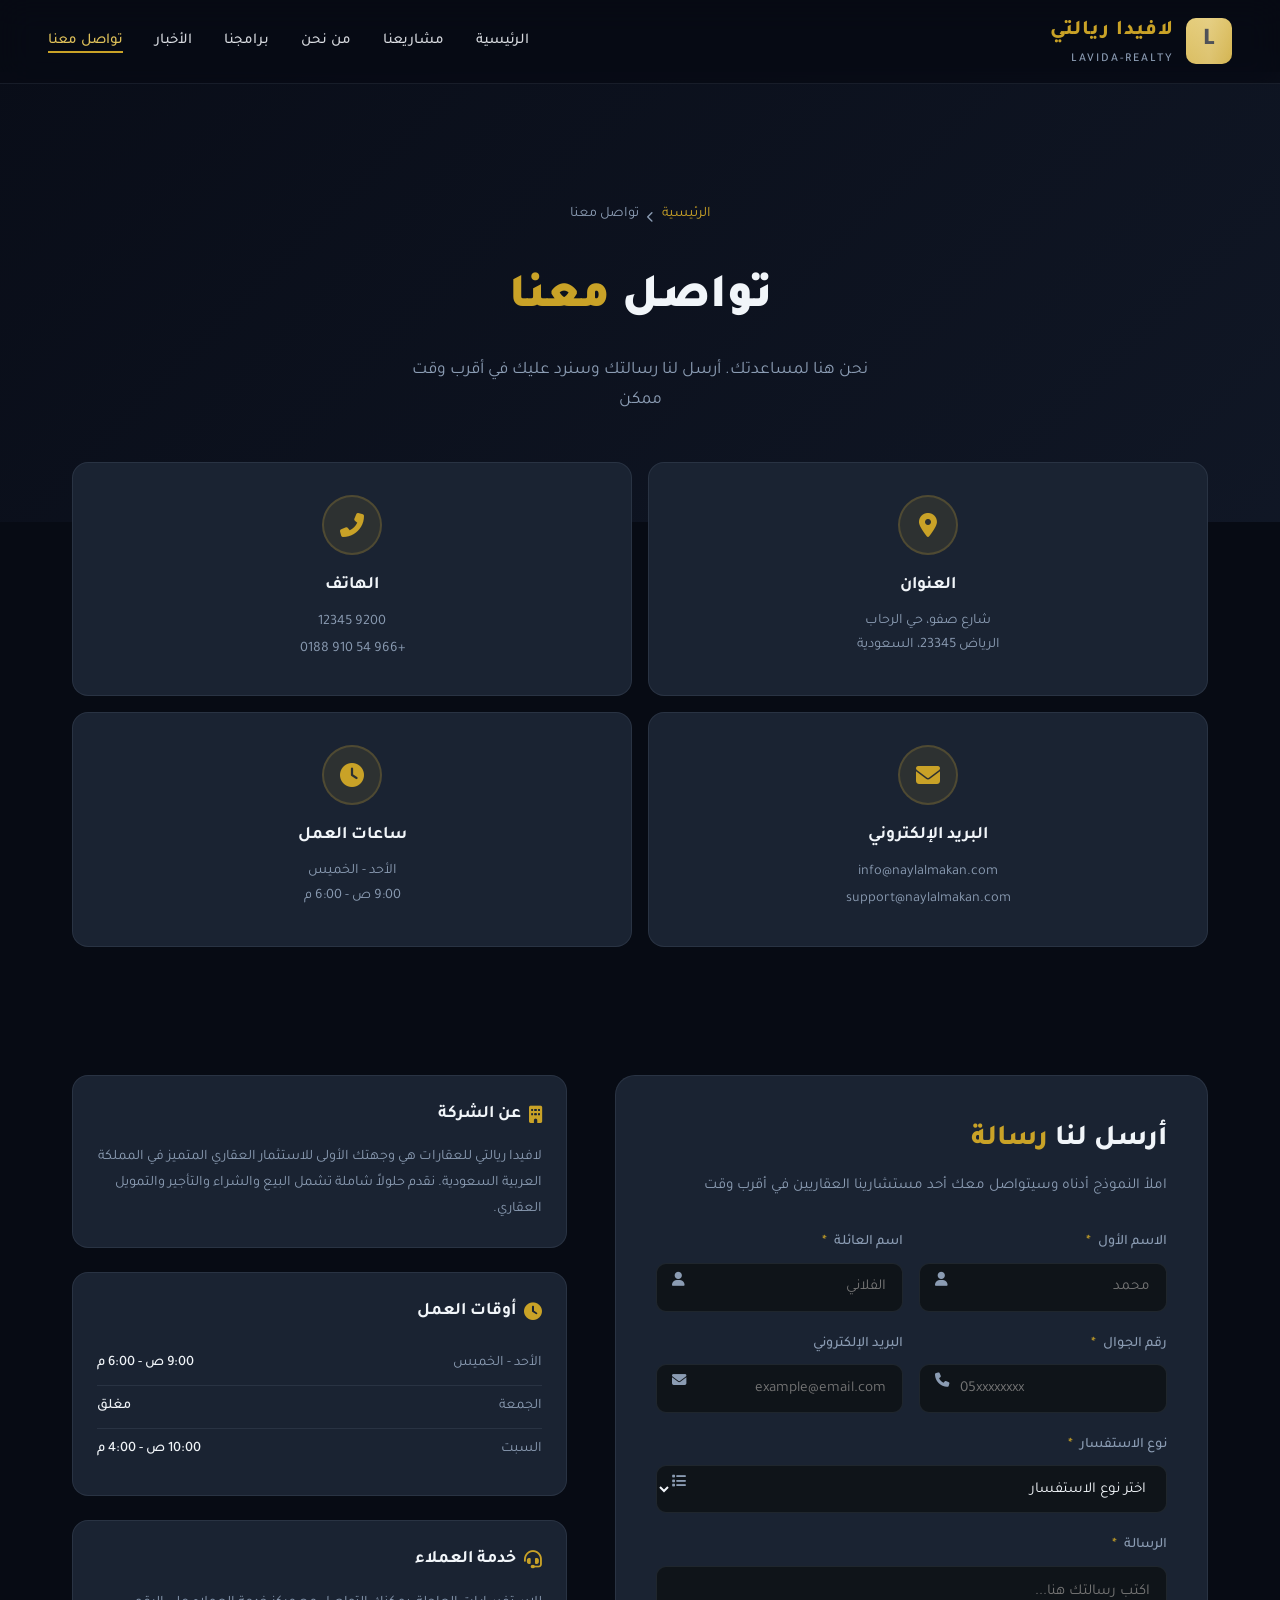
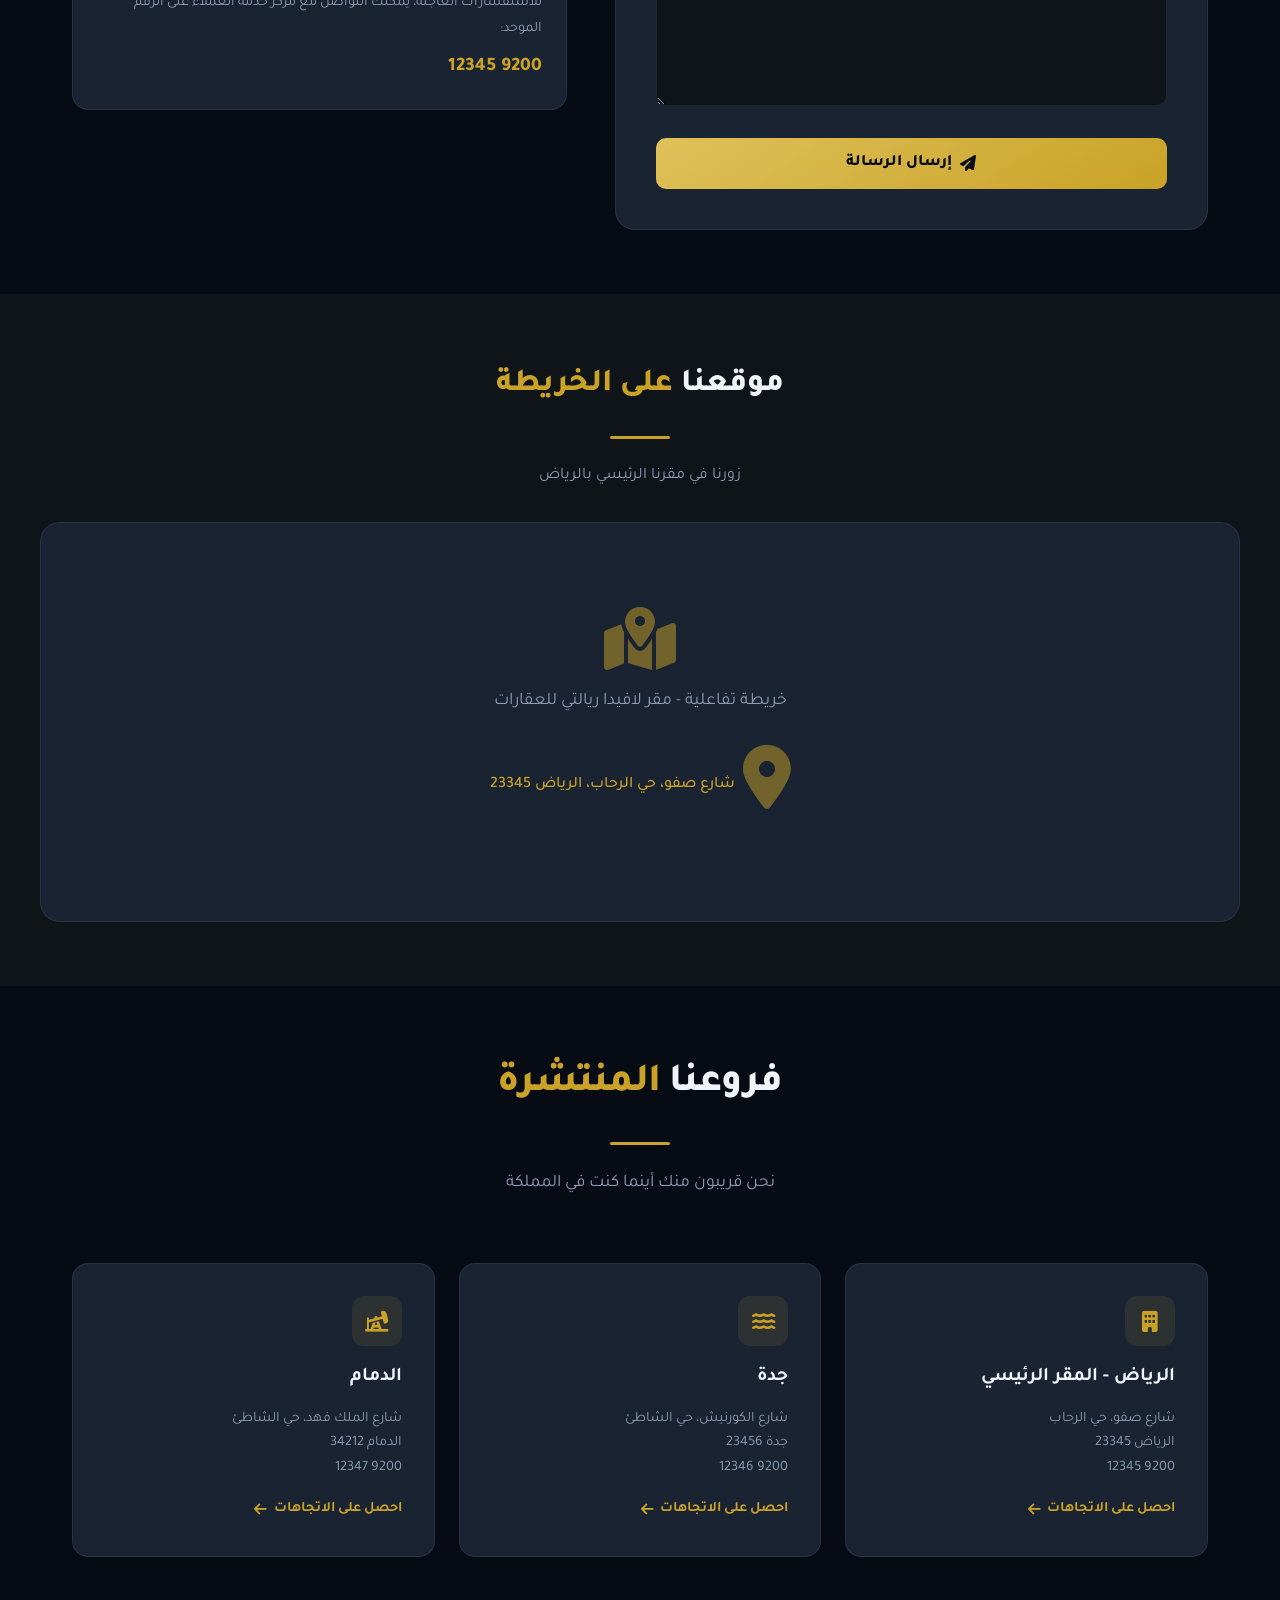
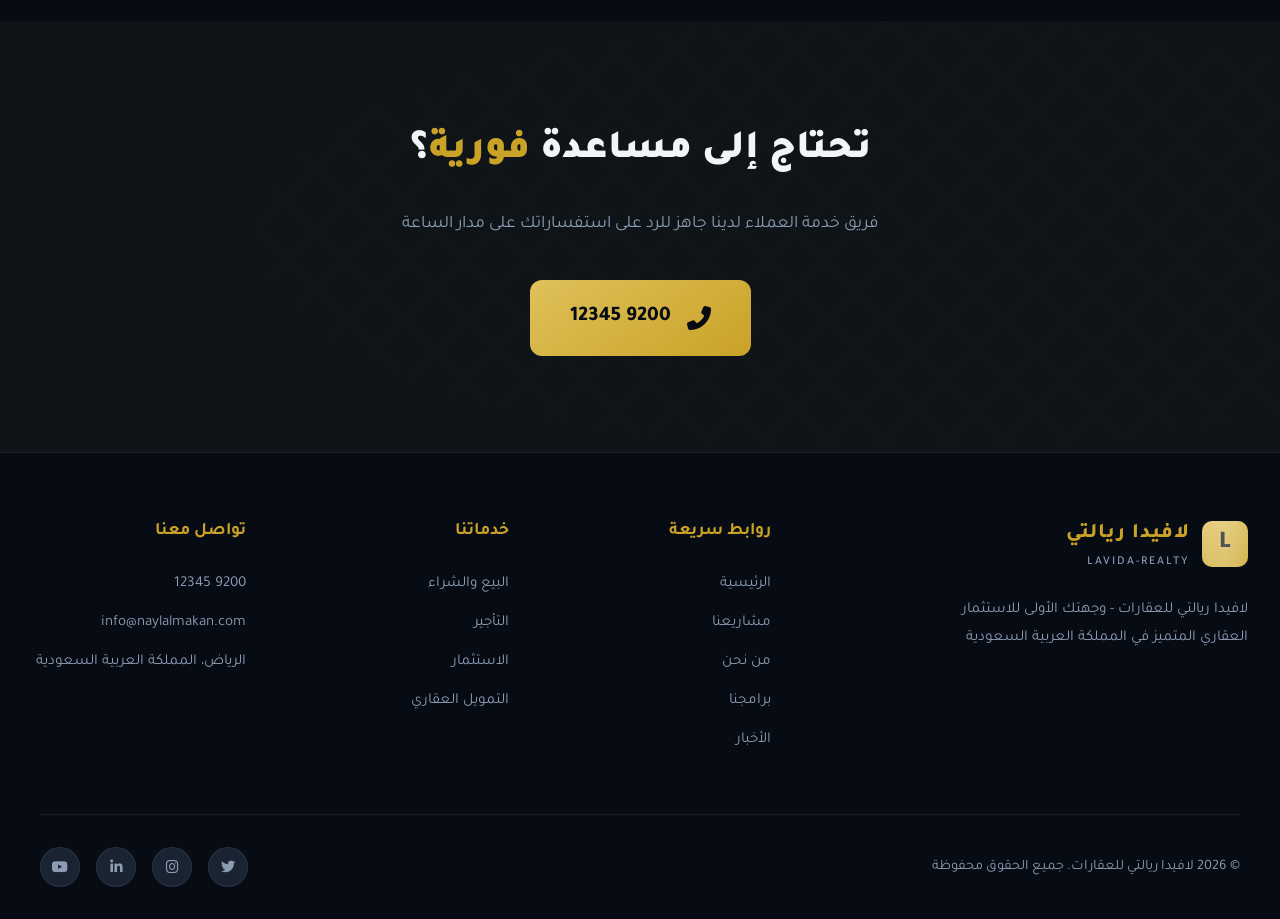
==== commit e84facb9: "Remove login button from multiple pages for a cleaner navigation experience." ====
--- a/about-us.html
+++ b/about-us.html
@@ -14,7 +14,7 @@
     <!-- Navigation -->
     <nav class="navbar" aria-label="التنقل الرئيسي">
         <div class="nav-container">
-            <a href="homepage.html" class="logo">
+            <a href="index.html" class="logo">
                 <div class="logo-icon">L</div>
                 <div class="logo-text">
                     <span class="logo-text-ar">لافيدا ريالتي</span>
@@ -24,17 +24,13 @@
 
             <div class="nav-right">
                 <ul class="nav-links">
-                    <li><a href="homepage.html">الرئيسية</a></li>
+                    <li><a href="index.html">الرئيسية</a></li>
                     <li><a href="projects.html">مشاريعنا</a></li>
-                    <li><a href="homepage.html#about">من نحن</a></li>
+                    <li><a href="index.html#about">من نحن</a></li>
                     <li><a href="programs.html">برامجنا</a></li>
                     <li><a href="news.html">الأخبار</a></li>
                     <li><a href="about-us.html" aria-current="page">تواصل معنا</a></li>
                 </ul>
-                <button type="button" class="btn-login" aria-label="تسجيل الدخول">
-                    <i class="fas fa-circle-user" aria-hidden="true"></i>
-                    تسجيل الدخول
-                </button>
                 <button type="button" class="mobile-menu-btn" onclick="toggleMenu()" aria-label="فتح القائمة">
                     <i class="fas fa-bars" aria-hidden="true"></i>
                 </button>
@@ -49,9 +45,9 @@
             <i class="fas fa-times"></i>
         </button>
         <ul class="mobile-menu-links">
-            <li><a href="homepage.html" onclick="toggleMenu()">الرئيسية</a></li>
+            <li><a href="index.html" onclick="toggleMenu()">الرئيسية</a></li>
             <li><a href="projects.html" onclick="toggleMenu()">مشاريعنا</a></li>
-            <li><a href="homepage.html#about" onclick="toggleMenu()">من نحن</a></li>
+            <li><a href="index.html#about" onclick="toggleMenu()">من نحن</a></li>
             <li><a href="programs.html" onclick="toggleMenu()">برامجنا</a></li>
             <li><a href="news.html" onclick="toggleMenu()">الأخبار</a></li>
             <li><a href="about-us.html" onclick="toggleMenu()">تواصل معنا</a></li>
@@ -64,7 +60,7 @@
         <div class="contact-hero-overlay"></div>
         <div class="contact-hero-content">
             <div class="breadcrumb">
-                <a href="homepage.html">الرئيسية</a>
+                <a href="index.html">الرئيسية</a>
                 <i class="fas fa-chevron-left"></i>
                 <span>تواصل معنا</span>
             </div>
@@ -288,7 +284,7 @@
     <footer class="footer" id="contact">
         <div class="footer-container">
             <div class="footer-brand">
-                <a href="homepage.html" class="logo">
+                <a href="index.html" class="logo">
                     <div class="logo-icon">L</div>
                     <div class="logo-text">
                         <span class="logo-text-ar">لافيدا ريالتي</span>
@@ -301,9 +297,9 @@
             <div class="footer-links">
                 <h4>روابط سريعة</h4>
                 <ul>
-                    <li><a href="homepage.html">الرئيسية</a></li>
+                    <li><a href="index.html">الرئيسية</a></li>
                     <li><a href="projects.html">مشاريعنا</a></li>
-                    <li><a href="homepage.html#about">من نحن</a></li>
+                    <li><a href="index.html#about">من نحن</a></li>
                     <li><a href="programs.html">برامجنا</a></li>
                     <li><a href="news.html">الأخبار</a></li>
                 </ul>
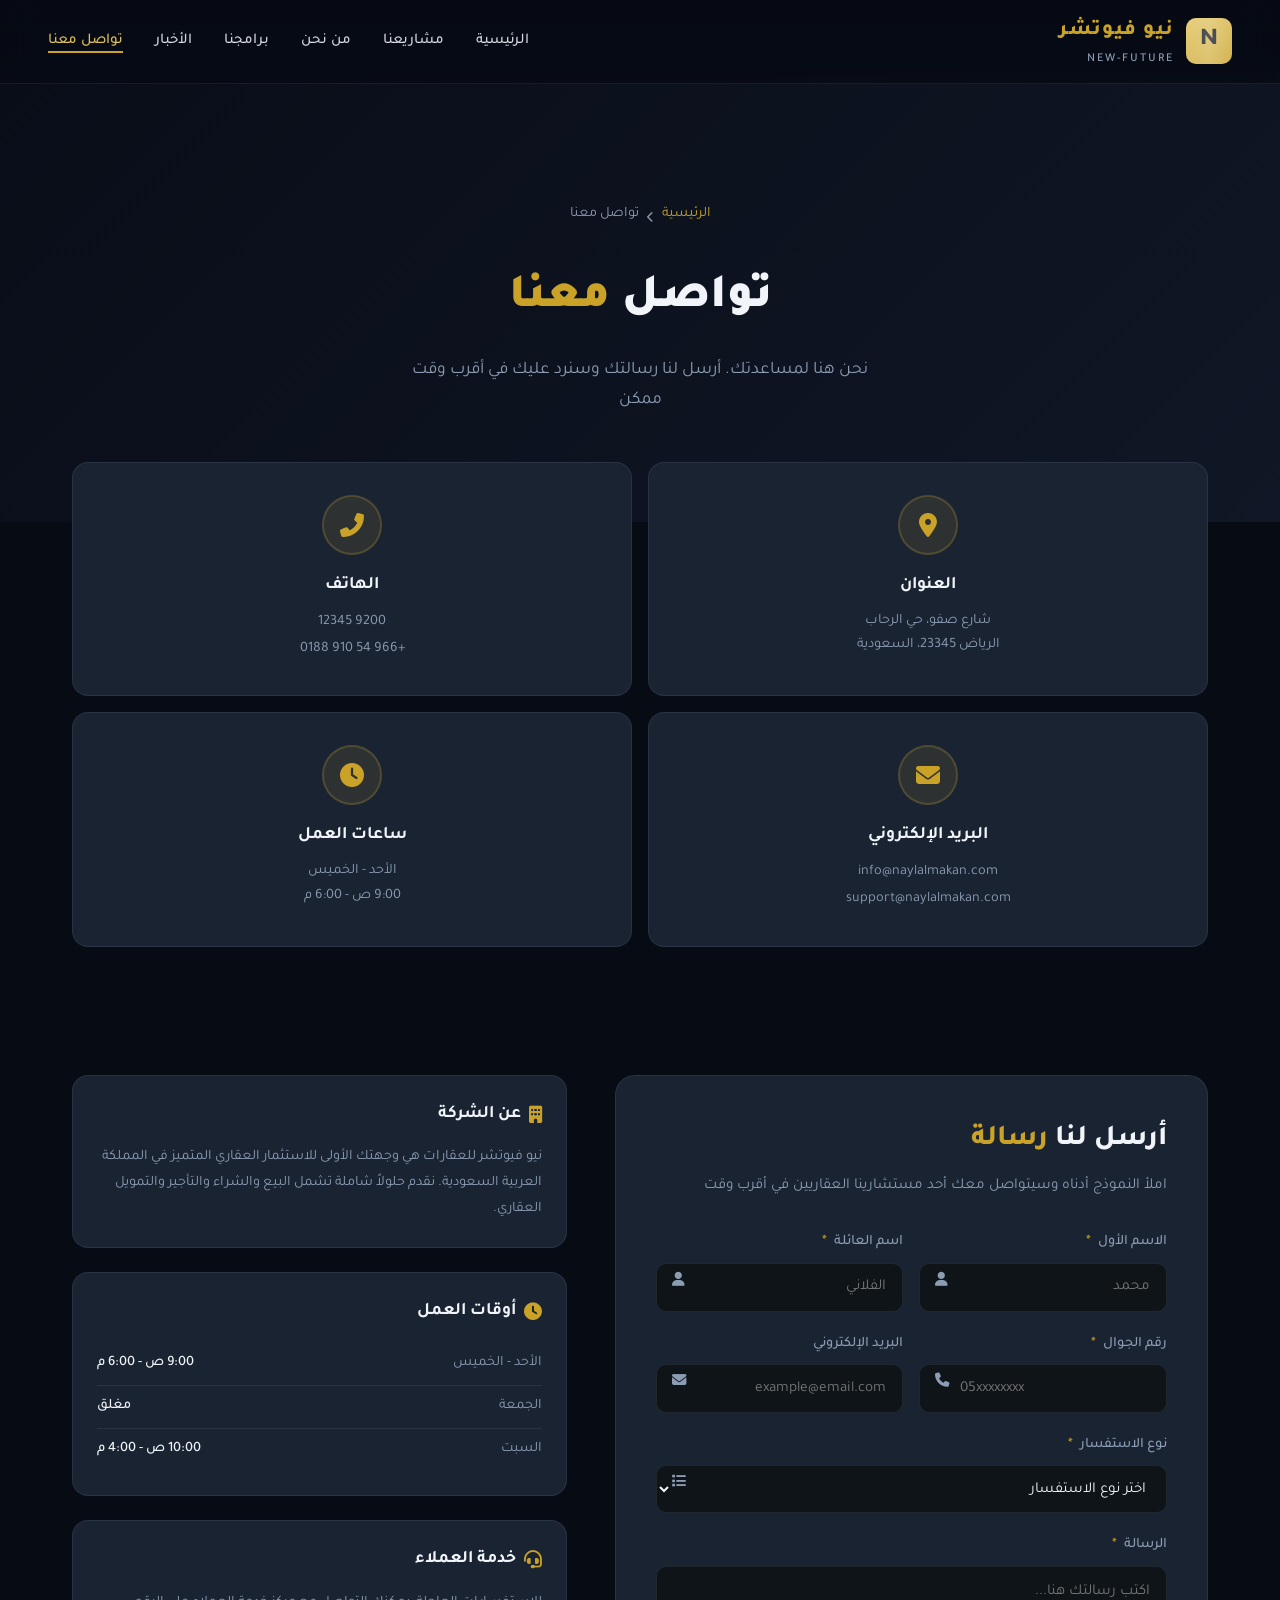
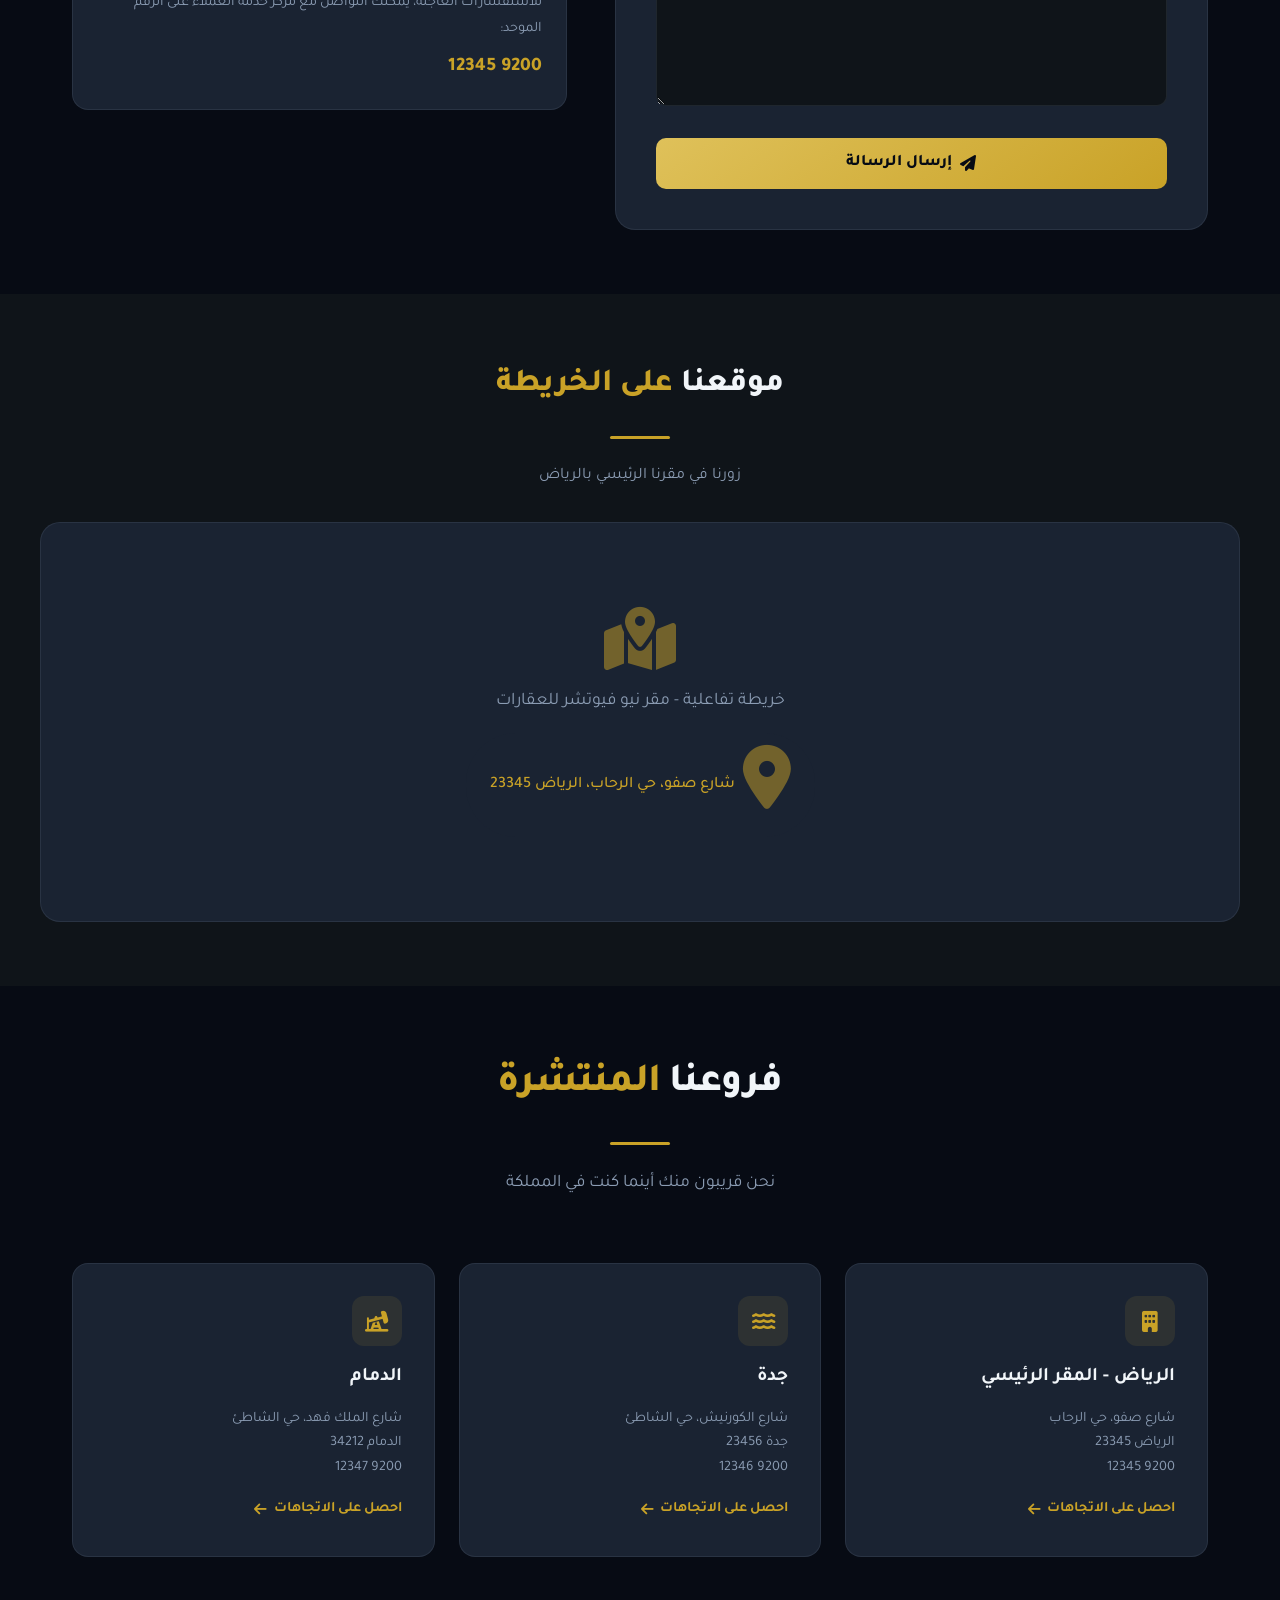
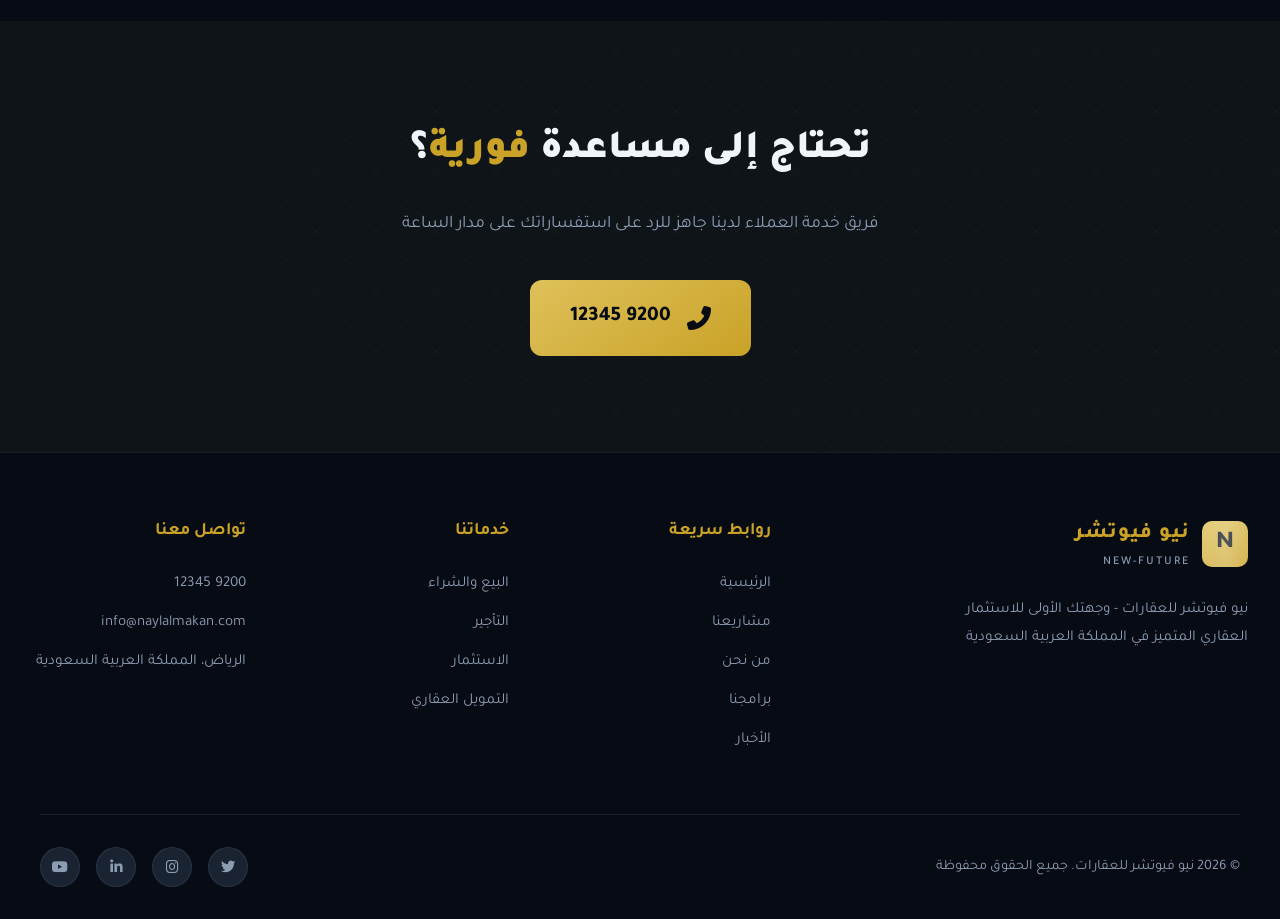
==== commit c3e4dc81: "Update branding from "La Vida Realty" to "New Future" across multiple HTML pages and CSS files, incl" ====
--- a/about-us.html
+++ b/about-us.html
@@ -3,11 +3,12 @@
 <head>
     <meta charset="UTF-8">
     <meta name="viewport" content="width=device-width, initial-scale=1.0">
-    <title>اتصل بنا | لافيدا ريالتي - lavida-realty</title>
+    <title>اتصل بنا | نيو فيوتشر - new-future</title>
     <link href="https://fonts.googleapis.com/css2?family=Tajawal:wght@300;400;500;700;800;900&display=swap" rel="stylesheet">
     <link rel="stylesheet" href="https://cdnjs.cloudflare.com/ajax/libs/font-awesome/6.4.0/css/all.min.css">
     <link rel="stylesheet" href="css/main.css">
     <link rel="stylesheet" href="css/pages.css">
+    <link rel="stylesheet" href="css/responsive.css">
 </head>
 <body>
 
@@ -15,10 +16,10 @@
     <nav class="navbar" aria-label="التنقل الرئيسي">
         <div class="nav-container">
             <a href="index.html" class="logo">
-                <div class="logo-icon">L</div>
+                <div class="logo-icon">N</div>
                 <div class="logo-text">
-                    <span class="logo-text-ar">لافيدا ريالتي</span>
-                    <span class="logo-text-en">lavida-realty</span>
+                    <span class="logo-text-ar">نيو فيوتشر</span>
+                    <span class="logo-text-en">new-future</span>
                 </div>
             </a>
 
@@ -179,7 +180,7 @@
             <div class="contact-sidebar">
                 <div class="sidebar-card fade-in">
                     <h3><i class="fas fa-building"></i> عن الشركة</h3>
-                    <p>لافيدا ريالتي للعقارات هي وجهتك الأولى للاستثمار العقاري المتميز في المملكة العربية السعودية. نقدم حلولاً شاملة تشمل البيع والشراء والتأجير والتمويل العقاري.</p>
+                    <p>نيو فيوتشر للعقارات هي وجهتك الأولى للاستثمار العقاري المتميز في المملكة العربية السعودية. نقدم حلولاً شاملة تشمل البيع والشراء والتأجير والتمويل العقاري.</p>
                 </div>
                 
                 <div class="sidebar-card fade-in">
@@ -212,7 +213,7 @@
             <div class="map-frame fade-in">
                 <div class="map-placeholder">
                     <i class="fas fa-map-marked-alt"></i>
-                    <p>خريطة تفاعلية - مقر لافيدا ريالتي للعقارات</p>
+                    <p>خريطة تفاعلية - مقر نيو فيوتشر للعقارات</p>
                     <div class="map-address">
                         <i class="fas fa-map-marker-alt"></i>
                         شارع صفو، حي الرحاب، الرياض 23345
@@ -285,13 +286,13 @@
         <div class="footer-container">
             <div class="footer-brand">
                 <a href="index.html" class="logo">
-                    <div class="logo-icon">L</div>
+                    <div class="logo-icon">N</div>
                     <div class="logo-text">
-                        <span class="logo-text-ar">لافيدا ريالتي</span>
-                        <span class="logo-text-en">lavida-realty</span>
+                        <span class="logo-text-ar">نيو فيوتشر</span>
+                        <span class="logo-text-en">new-future</span>
                     </div>
                 </a>
-                <p>لافيدا ريالتي للعقارات - وجهتك الأولى للاستثمار العقاري المتميز في المملكة العربية السعودية</p>
+                <p>نيو فيوتشر للعقارات - وجهتك الأولى للاستثمار العقاري المتميز في المملكة العربية السعودية</p>
             </div>
             
             <div class="footer-links">
@@ -326,7 +327,7 @@
         </div>
         
         <div class="footer-bottom">
-            <p>© 2026 لافيدا ريالتي للعقارات. جميع الحقوق محفوظة</p>
+            <p>© 2026 نيو فيوتشر للعقارات. جميع الحقوق محفوظة</p>
             <div class="social-links">
                 <a href="#"><i class="fab fa-twitter"></i></a>
                 <a href="#"><i class="fab fa-instagram"></i></a>
--- a/css/main.css
+++ b/css/main.css
@@ -1274,9 +1274,6 @@
                 gap: 0.4rem;
             }
             
-            .hero h1 { font-size: 2rem; }
-            .hero p { font-size: 1rem; }
-            
             .projects-grid { grid-template-columns: 1fr; }
             .vision-grid { grid-template-columns: 1fr; }
             .values-grid { grid-template-columns: 1fr; }
@@ -1306,9 +1303,7 @@
         }
 
         @media (max-width: 480px) {
-            .hero h1 { font-size: 1.6rem; }
-            .btn { padding: 0.8rem 1.8rem; font-size: 0.9rem; }
-            #projects .project-card { height: 300px; }
+            .btn { padding: 0.8rem 1.5rem; font-size: 0.9rem; }
         }
 
         /* Mobile Menu */
--- a/css/responsive.css
+++ b/css/responsive.css
@@ -0,0 +1,367 @@
+/* Mobile & tablet — global overflow and layout fixes */
+
+img,
+video,
+iframe,
+svg {
+    max-width: 100%;
+    height: auto;
+}
+
+@media (max-width: 768px) {
+    :root {
+        --nav-height: 4rem;
+    }
+
+    .nav-container {
+        padding: 0.6rem 1rem;
+        gap: 0.5rem;
+    }
+
+    .logo {
+        gap: 8px;
+        min-width: 0;
+    }
+
+    .logo-text {
+        min-width: 0;
+    }
+
+    .logo-text-ar {
+        font-size: 1.05rem;
+        letter-spacing: 0;
+    }
+
+    .logo-text-en {
+        font-size: 0.62rem;
+        letter-spacing: 1px;
+    }
+
+    .logo-icon {
+        width: 38px;
+        height: 38px;
+        font-size: 1.15rem;
+        flex-shrink: 0;
+    }
+
+    .projects,
+    .vision,
+    .values,
+    .programs,
+    .news-section,
+    .cta,
+    .contact-section,
+    .news-archive,
+    .overview,
+    .how-it-works,
+    .benefits,
+    .calculator,
+    .faq,
+    .projects-section {
+        padding-left: 1rem !important;
+        padding-right: 1rem !important;
+    }
+
+    .stats {
+        padding: 3rem 1rem;
+    }
+
+    .section-header {
+        margin-bottom: 2rem;
+    }
+
+    .section-header p {
+        font-size: 0.95rem;
+        padding: 0 0.25rem;
+    }
+
+    .hero-content {
+        padding: 0 1rem;
+    }
+
+    .hero-buttons {
+        flex-direction: column;
+        align-items: center;
+        width: 100%;
+        gap: 0.65rem;
+    }
+
+    .hero-buttons .btn {
+        width: 100%;
+        max-width: 300px;
+    }
+
+    .hero-badge {
+        max-width: calc(100vw - 2rem);
+        text-align: center;
+        line-height: 1.4;
+    }
+
+    #projects .project-card > .project-price {
+        font-size: 0.75rem;
+        padding: 0.45rem 0.7rem;
+        top: 0.65rem;
+        left: 0.65rem;
+        max-width: calc(100% - 1.3rem);
+        line-height: 1.35;
+        word-break: break-word;
+    }
+
+    #projects .project-overlay {
+        padding: 1.25rem 1rem 1rem;
+    }
+
+    #projects .project-overlay .project-title {
+        font-size: 1.15rem;
+    }
+
+    .vision-content h2 {
+        font-size: 1.65rem;
+    }
+
+    .vision-image::before,
+    .vision-image::after {
+        display: none;
+    }
+
+    .programs::before,
+    .cta::before,
+    .contact-hero::before {
+        width: min(320px, 90vw);
+        height: min(320px, 90vw);
+    }
+
+    .news-layout {
+        gap: 1.5rem;
+    }
+
+    .news-feed-list {
+        max-height: 320px;
+    }
+
+    .news-carousel-top h3 {
+        font-size: 0.95rem;
+    }
+
+    .page-header {
+        padding: 7rem 1rem 2.5rem !important;
+    }
+
+    .page-header h1,
+    .news-hero h1,
+    .contact-hero h1,
+    .program-hero-content h1 {
+        font-size: clamp(1.45rem, 6vw, 2rem) !important;
+        line-height: 1.25;
+    }
+
+    .page-header p,
+    .news-hero p,
+    .contact-hero p {
+        font-size: 0.95rem;
+    }
+
+    .breadcrumb {
+        flex-wrap: wrap;
+        row-gap: 0.35rem;
+    }
+
+    .filters-section {
+        padding: 0.85rem 1rem;
+    }
+
+    .filters-container {
+        justify-content: flex-start;
+        overflow-x: auto;
+        flex-wrap: nowrap;
+        -webkit-overflow-scrolling: touch;
+        scrollbar-width: thin;
+        padding-bottom: 0.35rem;
+        gap: 0.75rem;
+    }
+
+    .filter-group {
+        flex-shrink: 0;
+    }
+
+    .search-box {
+        max-width: 100% !important;
+        width: 100%;
+        flex: 1 1 100%;
+    }
+
+    .search-box input {
+        min-width: 0;
+        width: 100%;
+    }
+
+    .projects-grid .project-price,
+    .project-card .project-price {
+        font-size: 0.78rem;
+        padding: 0.45rem 0.7rem;
+        max-width: calc(100% - 1.25rem);
+        word-break: break-word;
+    }
+
+    .modal-overlay {
+        padding: 0.75rem;
+        align-items: flex-end;
+    }
+
+    .modal-container,
+    .modal-box {
+        width: 100% !important;
+        max-width: 100% !important;
+        max-height: 92vh;
+        margin: 0 auto !important;
+        overflow-y: auto;
+        border-radius: var(--radius-md) var(--radius-md) 0 0;
+        transform: translateY(0) !important;
+    }
+
+    .modal-gallery {
+        height: 240px !important;
+    }
+
+    .modal-image {
+        min-height: 200px;
+    }
+
+    .modal-image h2 {
+        font-size: 1.25rem !important;
+        padding: 0 0.5rem;
+    }
+
+    .modal-content,
+    .modal-box {
+        padding: 1.25rem 1rem !important;
+    }
+
+    .modal-grid {
+        gap: 1.25rem;
+    }
+
+    .cta-phone {
+        white-space: normal;
+        text-align: center;
+        width: 100%;
+        max-width: 100%;
+        justify-content: center;
+    }
+
+    .newsletter-form {
+        width: 100%;
+    }
+
+    .newsletter-form input {
+        min-width: 0;
+        width: 100%;
+    }
+
+    .footer-container {
+        gap: 2rem;
+    }
+
+    .footer-col {
+        min-width: 0;
+    }
+
+    .footer-col p {
+        max-width: 100%;
+    }
+
+    .form-container {
+        padding: 1.5rem 1rem;
+    }
+
+    .contact-grid,
+    .info-grid,
+    .branches-grid,
+    .form-row {
+        grid-template-columns: 1fr !important;
+    }
+
+    .program-hero {
+        min-height: auto;
+        padding-top: calc(var(--nav-height) + 1rem);
+        padding-bottom: 3rem;
+    }
+
+    .program-hero-content {
+        padding: 1rem;
+    }
+
+    .calculator-container {
+        grid-template-columns: 1fr !important;
+    }
+
+    .steps-grid,
+    .benefits-grid {
+        grid-template-columns: 1fr !important;
+    }
+}
+
+@media (max-width: 480px) {
+    .nav-container {
+        padding: 0.55rem 0.75rem;
+    }
+
+    .logo-text-ar {
+        font-size: 0.95rem;
+    }
+
+    .stats-grid {
+        gap: 0.85rem;
+    }
+
+    .stat-item {
+        padding: 1.15rem 0.85rem;
+    }
+
+    .stat-number {
+        font-size: 1.85rem;
+    }
+
+    #projects .project-card {
+        height: 260px;
+    }
+
+    .hero-badge {
+        font-size: 0.76rem;
+        padding: 0.35rem 0.85rem;
+    }
+
+    .value-card,
+    .program-card,
+    .benefit-card {
+        padding: 1.5rem 1rem;
+    }
+
+    .filter-btn {
+        padding: 0.48rem 0.8rem;
+        font-size: 0.8rem;
+    }
+
+    .filter-label {
+        font-size: 0.82rem;
+    }
+
+    .project-modal .modal-gallery,
+    .modal-gallery {
+        height: 200px !important;
+    }
+
+    .modal-thumbnails {
+        overflow-x: auto;
+        flex-wrap: nowrap;
+        -webkit-overflow-scrolling: touch;
+    }
+
+    .news-card.featured .news-image {
+        min-height: 180px;
+    }
+
+    .mobile-menu {
+        width: min(88vw, 300px);
+    }
+}
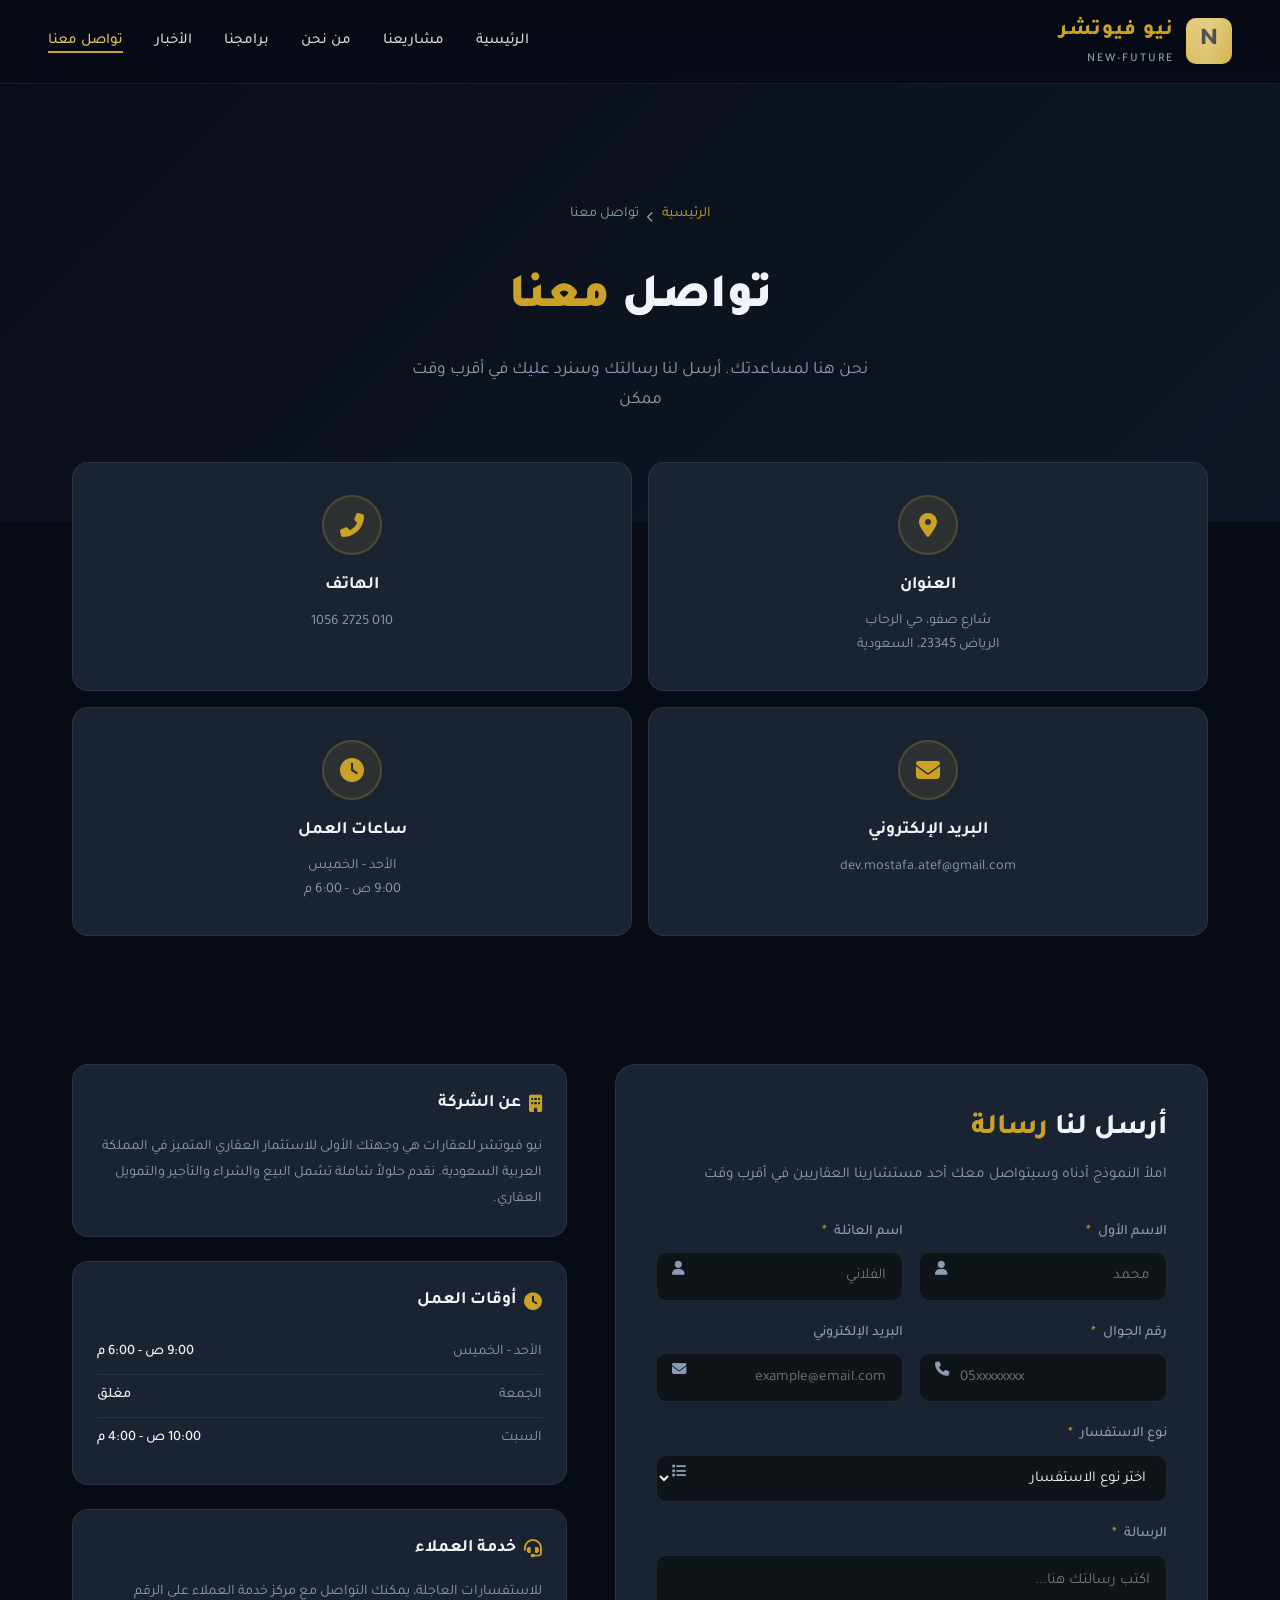
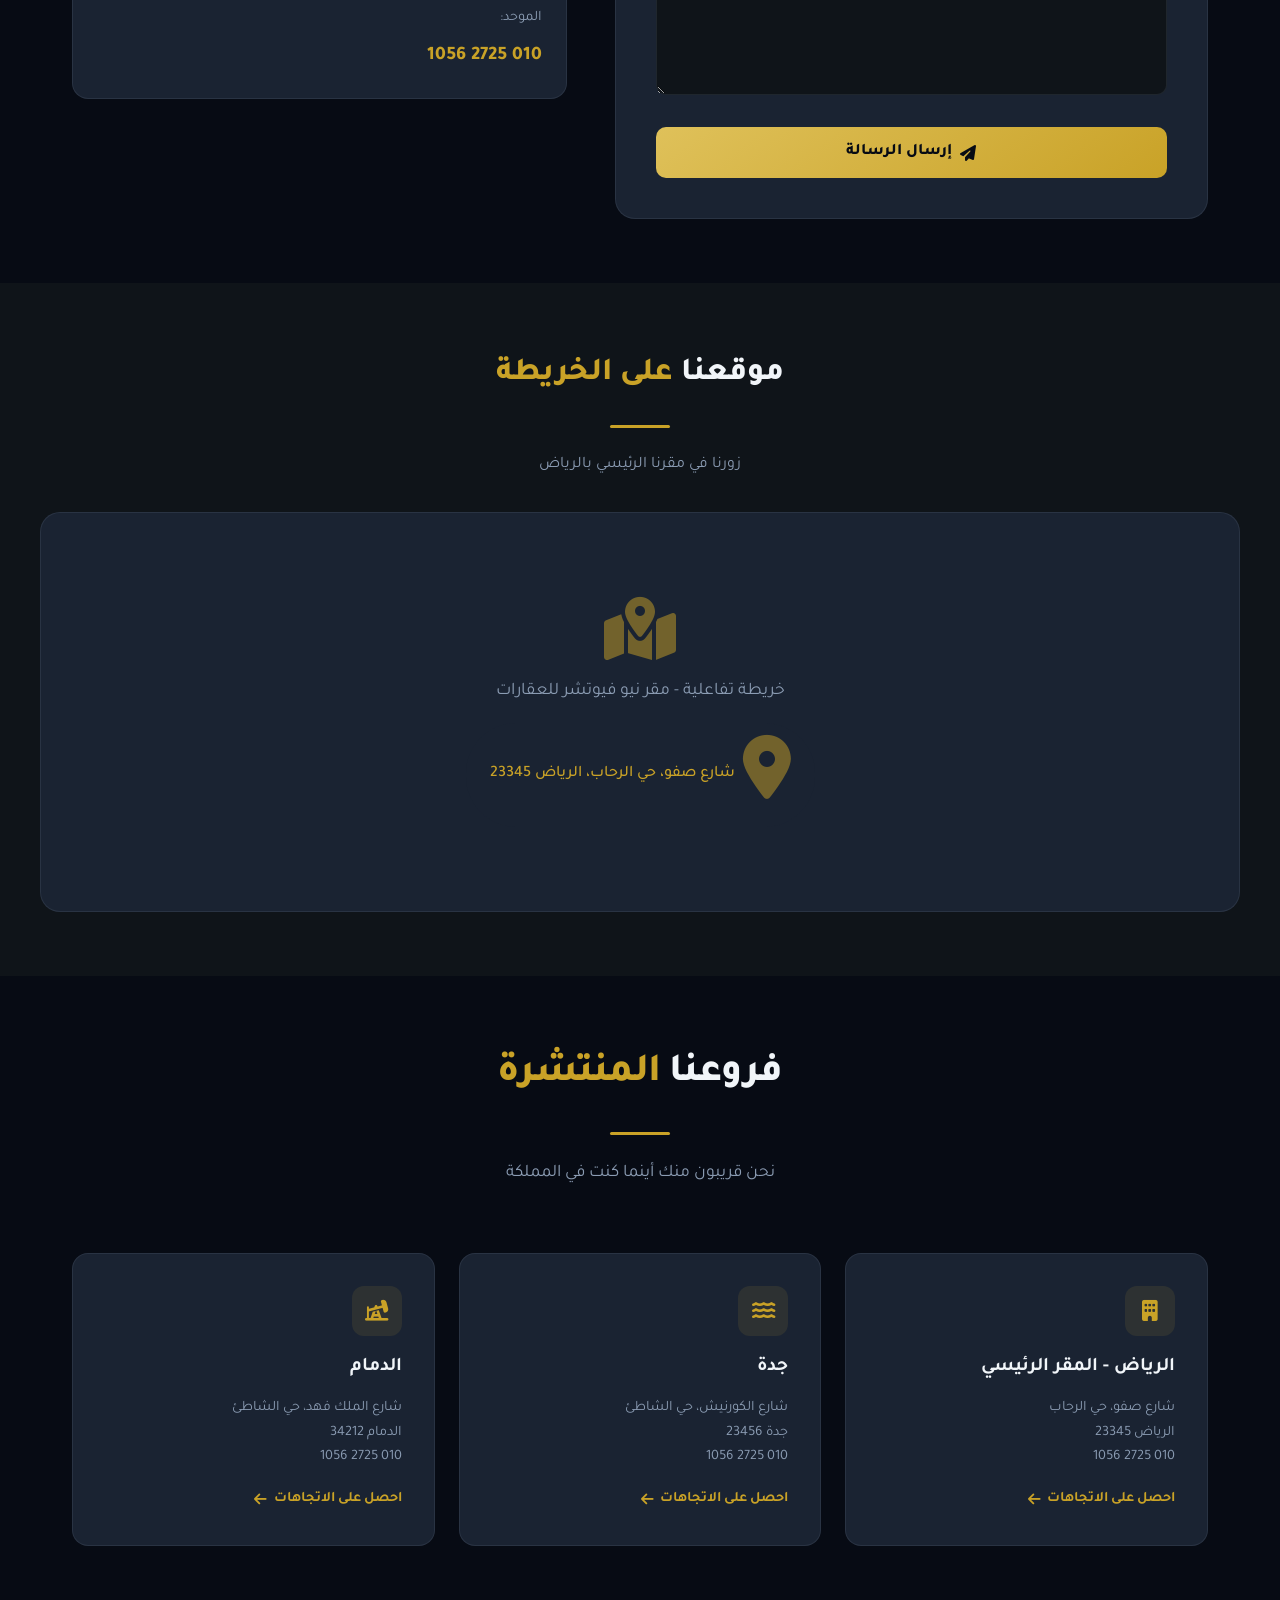
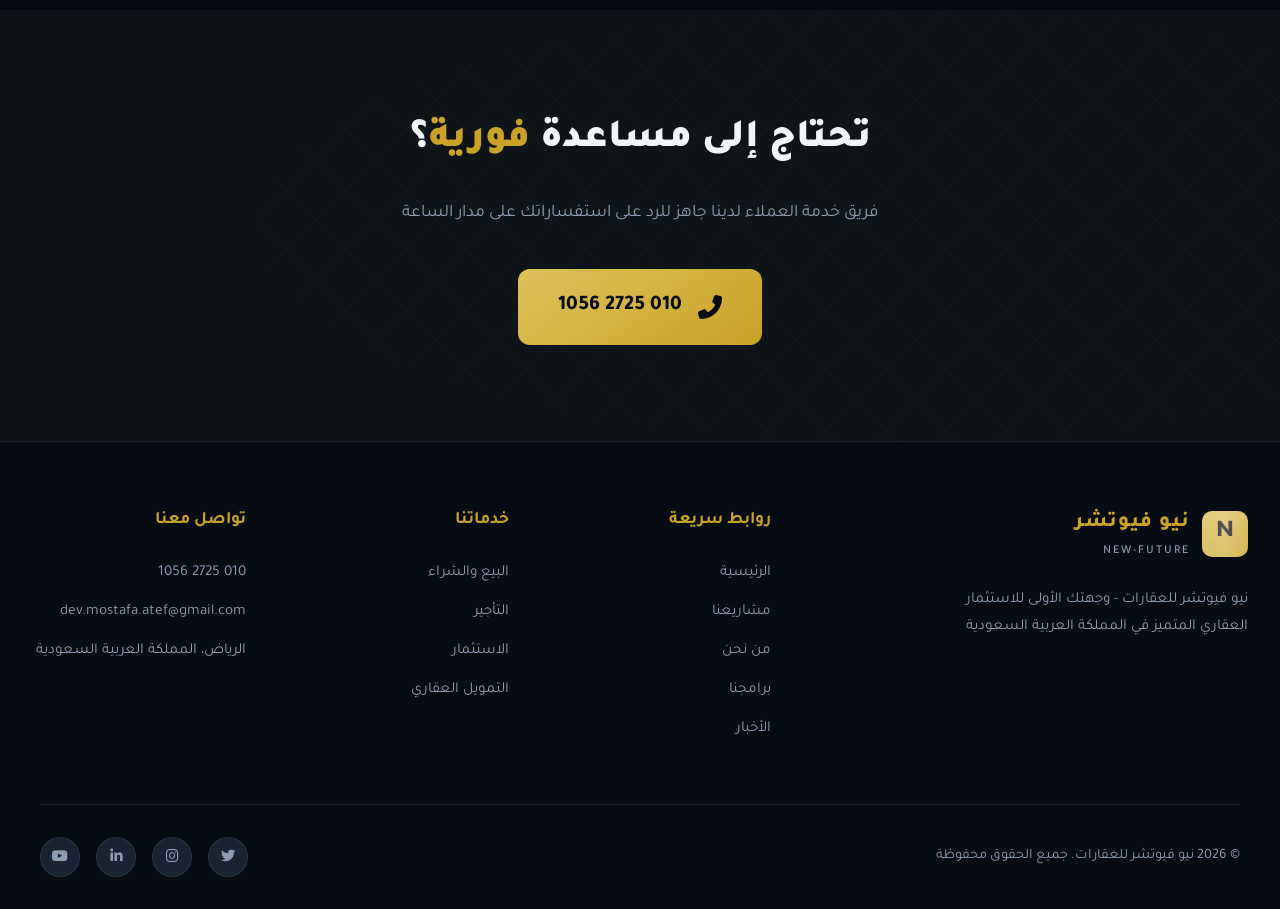
==== commit 84ede506: "Update contact information across multiple HTML pages, replacing old phone numbers and email address" ====
--- a/about-us.html
+++ b/about-us.html
@@ -86,8 +86,7 @@
                     <i class="fas fa-phone-alt"></i>
                 </div>
                 <h3>الهاتف</h3>
-                <a href="tel:920012345">9200 12345</a><br>
-                <a href="tel:00966549100188">+966 54 910 0188</a>
+                <a href="tel:+201027251056">010 2725 1056</a>
             </div>
             
             <div class="info-card fade-in">
@@ -95,8 +94,7 @@
                     <i class="fas fa-envelope"></i>
                 </div>
                 <h3>البريد الإلكتروني</h3>
-                <a href="mailto:info@naylalmakan.com">info@naylalmakan.com</a><br>
-                <a href="mailto:support@naylalmakan.com">support@naylalmakan.com</a>
+                <a href="mailto:dev.mostafa.atef@gmail.com">dev.mostafa.atef@gmail.com</a>
             </div>
             
             <div class="info-card fade-in">
@@ -195,7 +193,7 @@
                 <div class="sidebar-card fade-in">
                     <h3><i class="fas fa-headset"></i> خدمة العملاء</h3>
                     <p>للاستفسارات العاجلة، يمكنك التواصل مع مركز خدمة العملاء على الرقم الموحد:</p>
-                    <p style="margin-top: 0.5rem; font-size: 1.2rem; font-weight: 800; color: var(--accent-gold);">9200 12345</p>
+                    <p style="margin-top: 0.5rem; font-size: 1.2rem; font-weight: 800; color: var(--accent-gold);">010 2725 1056</p>
                 </div>
             </div>
         </div>
@@ -239,7 +237,7 @@
                     <i class="fas fa-building"></i>
                 </div>
                 <h3>الرياض - المقر الرئيسي</h3>
-                <p>شارع صفو، حي الرحاب<br>الرياض 23345<br>9200 12345</p>
+                <p>شارع صفو، حي الرحاب<br>الرياض 23345<br>010 2725 1056</p>
                 <a href="#">
                     احصل على الاتجاهات <i class="fas fa-arrow-left"></i>
                 </a>
@@ -250,7 +248,7 @@
                     <i class="fas fa-water"></i>
                 </div>
                 <h3>جدة</h3>
-                <p>شارع الكورنيش، حي الشاطئ<br>جدة 23456<br>9200 12346</p>
+                <p>شارع الكورنيش، حي الشاطئ<br>جدة 23456<br>010 2725 1056</p>
                 <a href="#">
                     احصل على الاتجاهات <i class="fas fa-arrow-left"></i>
                 </a>
@@ -261,7 +259,7 @@
                     <i class="fas fa-oil-well"></i>
                 </div>
                 <h3>الدمام</h3>
-                <p>شارع الملك فهد، حي الشاطئ<br>الدمام 34212<br>9200 12347</p>
+                <p>شارع الملك فهد، حي الشاطئ<br>الدمام 34212<br>010 2725 1056</p>
                 <a href="#">
                     احصل على الاتجاهات <i class="fas fa-arrow-left"></i>
                 </a>
@@ -274,9 +272,9 @@
         <div class="cta-container fade-in">
             <h2>تحتاج إلى مساعدة <span>فورية</span>؟</h2>
             <p>فريق خدمة العملاء لدينا جاهز للرد على استفساراتك على مدار الساعة</p>
-            <a href="tel:920012345" class="cta-phone">
+            <a href="tel:+201027251056" class="cta-phone">
                 <i class="fas fa-phone-alt"></i>
-                9200 12345
+                010 2725 1056
             </a>
         </div>
     </section>
@@ -319,8 +317,8 @@
             <div class="footer-links">
                 <h4>تواصل معنا</h4>
                 <ul>
-                    <li><a href="tel:920012345">9200 12345</a></li>
-                    <li><a href="mailto:info@naylalmakan.com">info@naylalmakan.com</a></li>
+                    <li><a href="tel:+201027251056">010 2725 1056</a></li>
+                    <li><a href="mailto:dev.mostafa.atef@gmail.com">dev.mostafa.atef@gmail.com</a></li>
                     <li><a href="#">الرياض، المملكة العربية السعودية</a></li>
                 </ul>
             </div>
